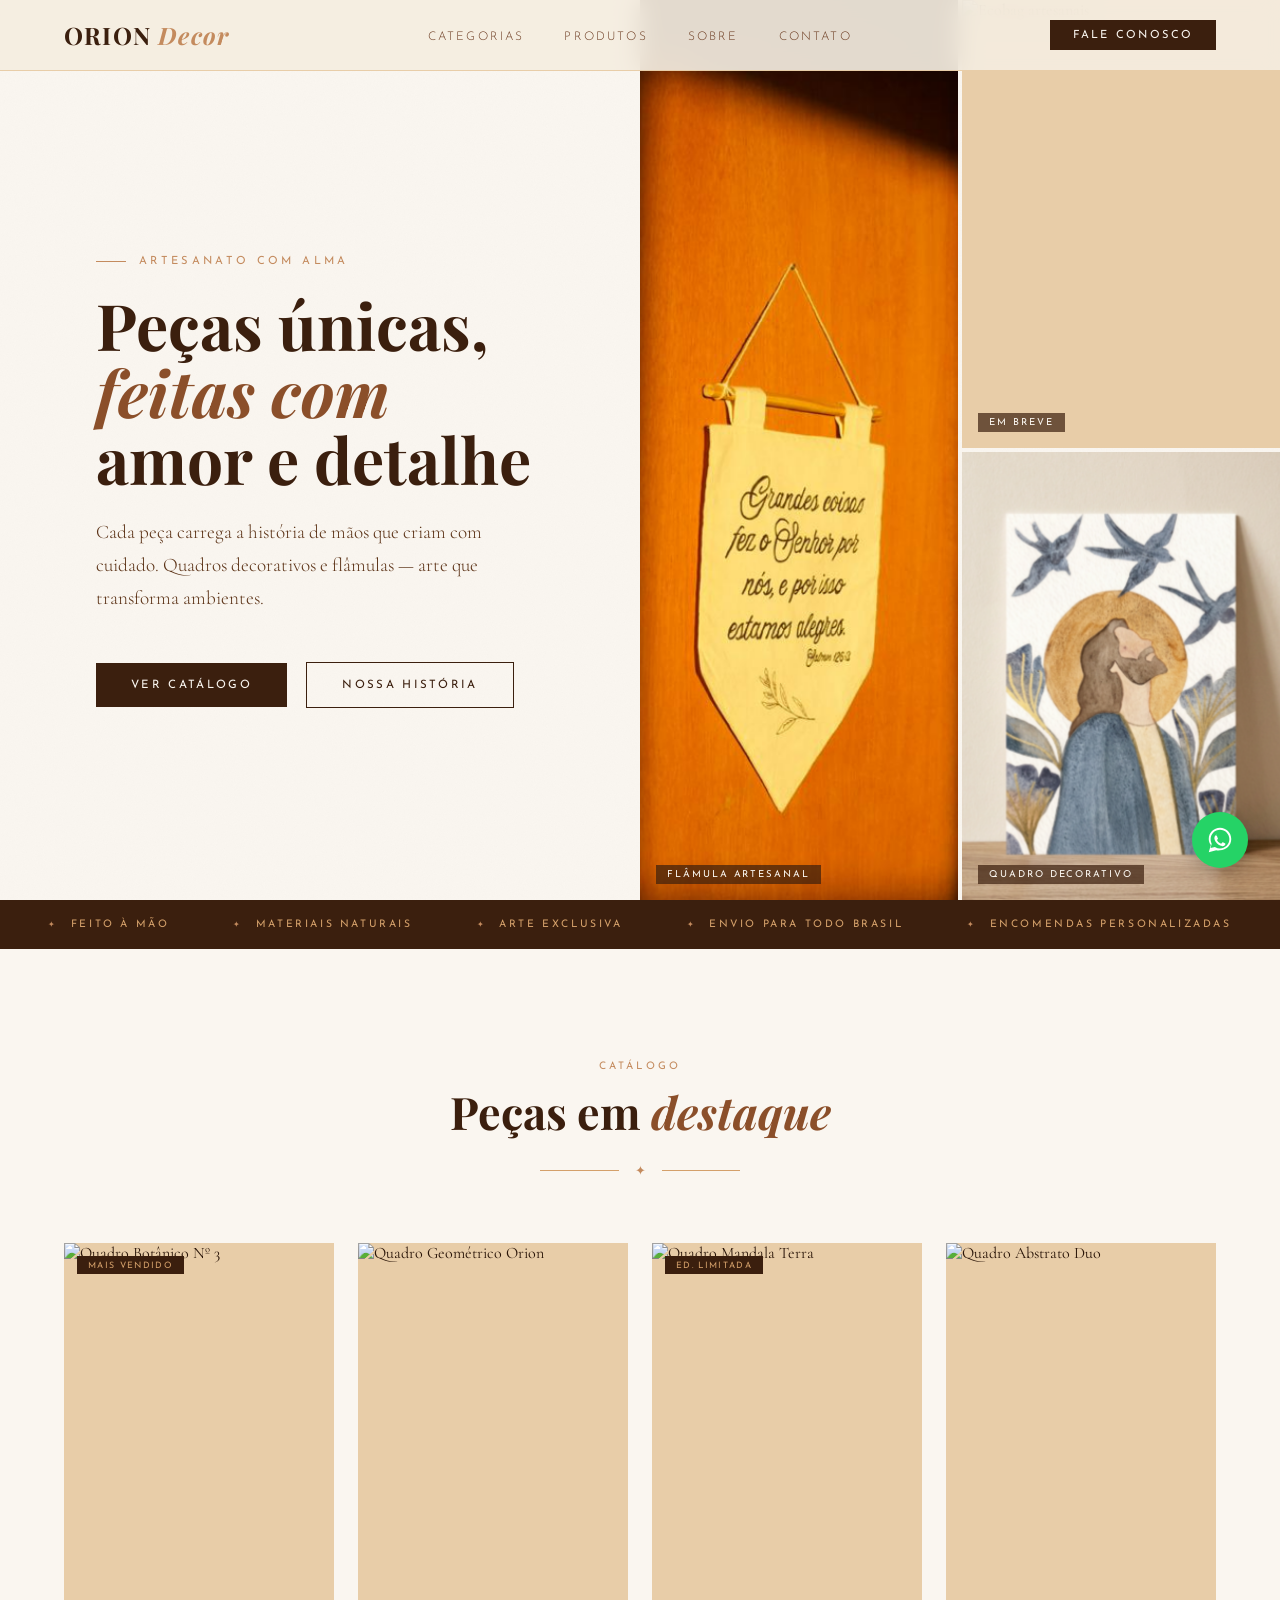
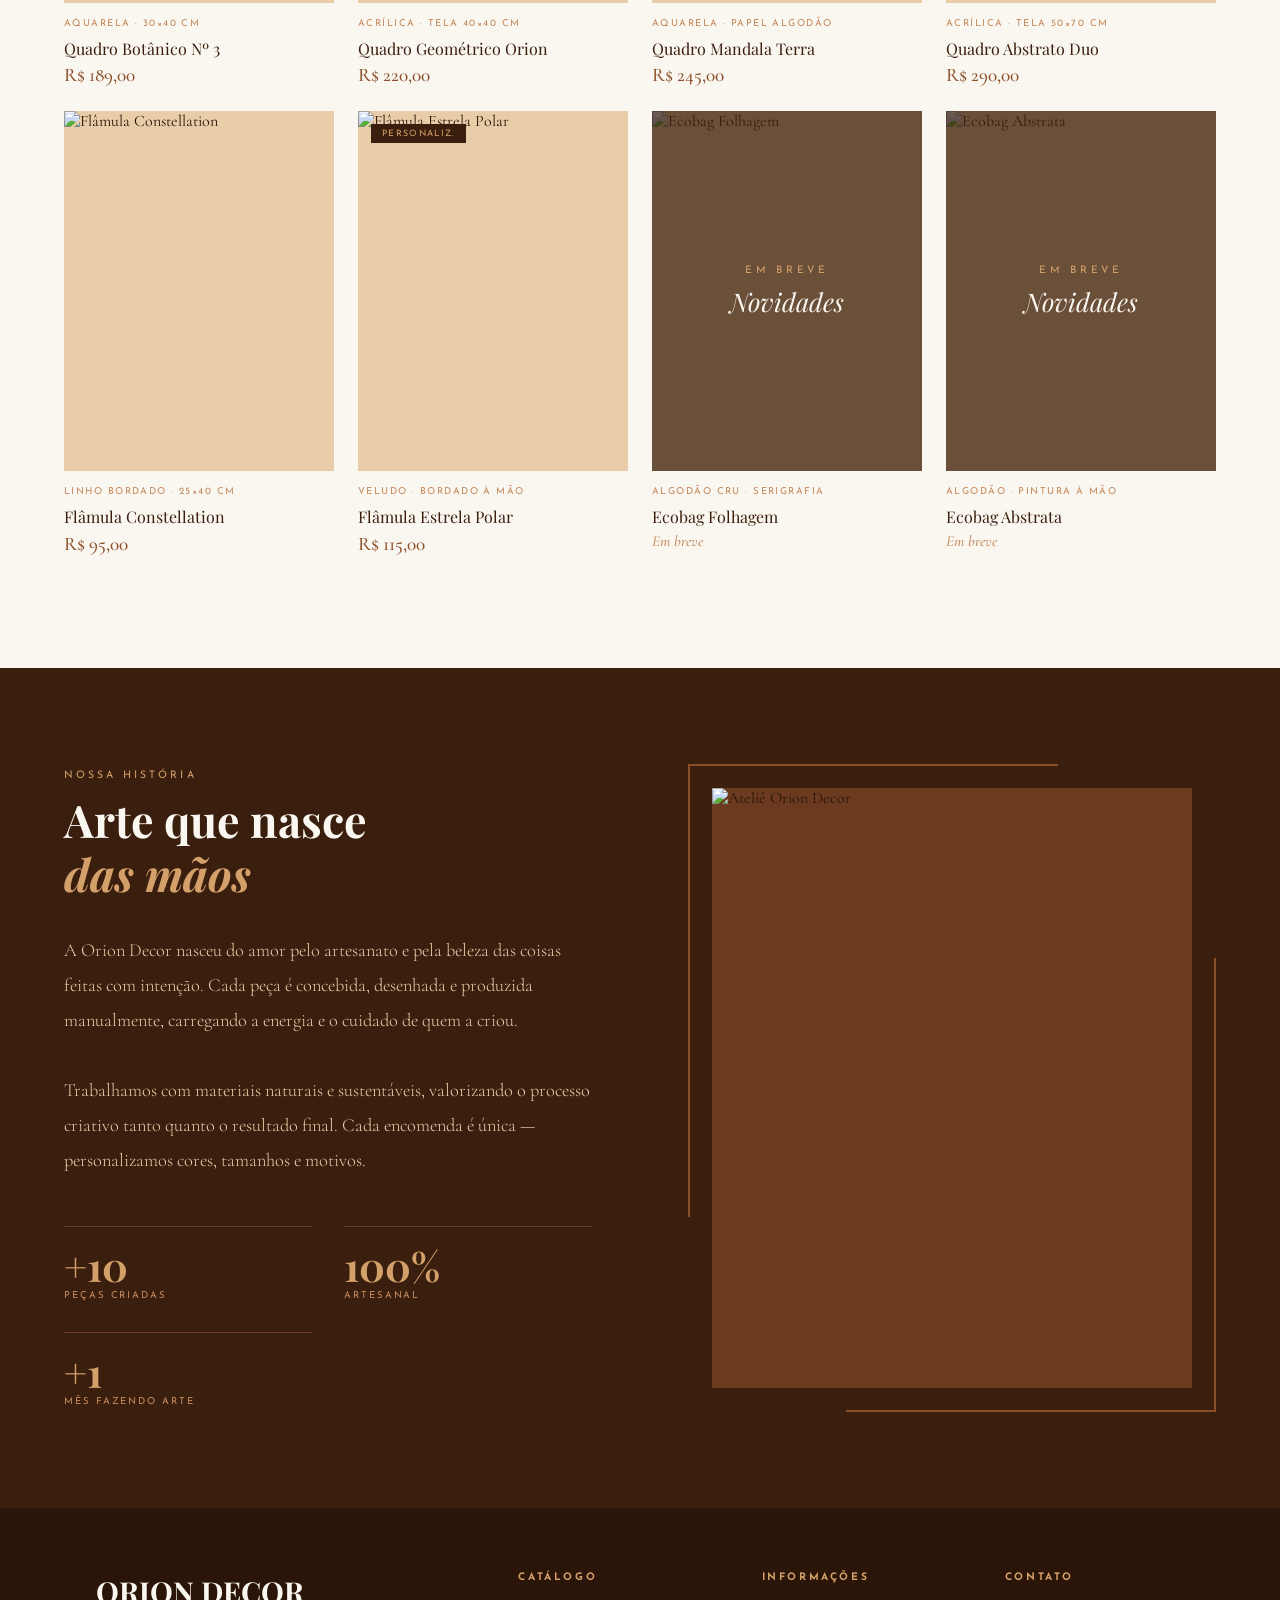
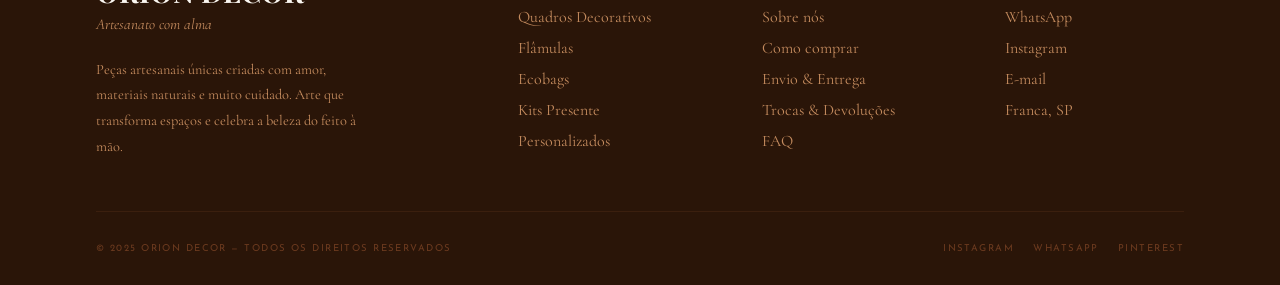
==== index.html @ 9be6f08e "first commit" ====
<!DOCTYPE html>
<html lang="pt-BR">
<head>
  <meta charset="UTF-8" />
  <meta name="viewport" content="width=device-width, initial-scale=1.0" />
  <title>Orion Decor — Artesanato com Alma</title>
  <link rel="icon" type="image/x-icon" href="favicon.ico" />
  <link rel="icon" type="image/png" sizes="512x512" href="favicon-512.png" />
  <link rel="apple-touch-icon" href="favicon-512.png" />
  <link href="https://fonts.googleapis.com/css2?family=Playfair+Display:ital,wght@0,400;0,700;1,400&family=Cormorant+Garamond:ital,wght@0,300;0,400;0,500;1,300&family=Josefin+Sans:wght@200;300;400&display=swap" rel="stylesheet" />
  <link rel="stylesheet" href="style.css" />
</head>
<body>

  <!-- ===== NAVIGATION ===== -->
  <nav>
    <a href="#" class="nav-logo">ORION <span>Decor</span></a>
    <ul class="nav-links">
      <li><a href="#categorias">Categorias</a></li>
      <li><a href="#produtos">Produtos</a></li>
      <li><a href="#sobre">Sobre</a></li>
      <li><a href="#contato">Contato</a></li>
    </ul>
    <a href="https://api.whatsapp.com/send/?phone=5516994557897&text=Oi%2C+gostaria+de+fazer+um+pedido" class="nav-cta">Fale Conosco</a>
  </nav>

  <!-- ===== HERO ===== -->
  <section class="hero">
    <div class="hero-left">
      <p class="hero-eyebrow">Artesanato com Alma</p>
      <h1 class="hero-title">Peças únicas,<br/><em>feitas com</em><br/>amor e detalhe</h1>
      <p class="hero-subtitle">Cada peça carrega a história de mãos que criam com cuidado. Quadros decorativos e flâmulas — arte que transforma ambientes.</p>
      <div class="hero-actions">
        <a href="#produtos" class="btn-primary">Ver Catálogo</a>
        <a href="#sobre" class="btn-ghost">Nossa História</a>
      </div>
    </div>

    <div class="hero-right">
      <div class="hero-image-grid">
        <div class="hero-img-block">
          <img src="images/hero-flamula.png" alt="Flâmula artesanal" />
          <span class="img-label">Flâmula Artesanal</span>
        </div>
        <div class="hero-img-block">
          <img src="images/hero-ecobag.png" alt="Ecobag artesanais" />
          <span class="img-label">EM BREVE</span>
        </div>
        <div class="hero-img-block">
          <img src="images/hero-quadro.png" alt="Quadro decorativo artesanal" />
          <span class="img-label">Quadro Decorativo</span>
        </div>
      </div>
    </div>
  </section>

  <!-- ===== STRIP ===== -->
  <div class="strip">
    <div class="strip-item">Feito à mão</div>
    <div class="strip-item">Materiais naturais</div>
    <div class="strip-item">Arte exclusiva</div>
    <div class="strip-item">Envio para todo Brasil</div>
    <div class="strip-item">Encomendas personalizadas</div>
  </div>


  <!-- ===== CATEGORIES ===== -->
  <!-- <section class="categories" id="categorias">
    <div class="section-header">
      <p class="section-eyebrow">Nossas Linhas</p>
      <h2 class="section-title">Cada peça, uma <em>história</em></h2>
      <div class="section-divider"><span>✦</span></div>
    </div>

    <div class="cat-grid">

      <div class="cat-card">
        <div class="cat-bg">
          <img src="images/cat-quadros.jpg" alt="Quadros Decorativos" />
        </div>
        <div class="cat-overlay"></div>
        <div class="cat-content">
          <p class="cat-tag">Linha Principal</p>
          <h3 class="cat-name">Quadros<br/>Decorativos</h3>
          <p class="cat-desc">Arte botânica, geométrica e abstrata em aquarela e acrílica sobre tela ou papel algodão. Cada quadro é único e assinado.</p>
          <a href="#produtos" class="cat-arrow">Ver coleção →</a>
        </div>
      </div>

      <div class="cat-card">
        <div class="cat-bg">
          <img src="images/cat-flamulas.jpg" alt="Flâmulas Artesanais" />
        </div>
        <div class="cat-overlay"></div>
        <div class="cat-content">
          <p class="cat-tag">Decoração</p>
          <h3 class="cat-name">Flâmulas<br/>Artesanais</h3>
          <p class="cat-desc">Tecidos nobres costurados à mão com franjas e bordados. Perfeitas para quartos, escritórios e presentes.</p>
          <a href="#produtos" class="cat-arrow">Ver coleção →</a>
        </div>
      </div> -->

      <!-- <div class="cat-card">
        <div class="cat-bg">
          <img src="images/cat-ecobags.jpg" alt="Ecobags" />
        </div>
        <div class="cat-overlay"></div>
        <div class="cat-content">
          <p class="cat-tag">Em Breve</p>
          <h3 class="cat-name">Ecobags<br/>Estampadas</h3>
          <p class="cat-desc">Bolsas em algodão cru estampadas à mão com serigrafia e pintura. Conscientes e cheias de estilo.</p>
          <span class="cat-arrow">Novidades chegando →</span>
        </div>
      </div> -->

    </div>
  </section>

  <!-- ===== PRODUCTS ===== -->
  <section class="products" id="produtos">
    <div class="products-inner">
      <div class="section-header">
        <p class="section-eyebrow">Catálogo</p>
        <h2 class="section-title">Peças em <em>destaque</em></h2>
        <div class="section-divider"><span>✦</span></div>
      </div>

      <!-- <div class="filter-bar">
        <button class="filter-btn active">Todos</button>
        <button class="filter-btn">Quadros</button>
        <button class="filter-btn">Flâmulas</button>
        <button class="filter-btn">Em Breve</button>
      </div> -->

      <div class="products-grid">

        <!-- Produto 1 — Quadro -->
        <div class="product-card">
          <div class="product-img">
            <img class="img-main"  src="images/quadro-botanico-a.jpg" alt="Quadro Botânico Nº 3" />
            <img class="img-hover" src="images/quadro-botanico-b.jpg" alt="Quadro Botânico Nº 3 — detalhe" />
            <span class="product-badge">Mais vendido</span>
            <div class="product-actions">
              <button class="btn-add">Comprar via WhatsApp</button>
              <!-- <button class="btn-wish">♡</button> -->
            </div>
          </div>
          <p class="product-material">Aquarela · 30×40 cm</p>
          <h3 class="product-name">Quadro Botânico Nº 3</h3>
          <p class="product-price">R$ 189,00</p>
        </div>

        <!-- Produto 2 — Quadro -->
        <div class="product-card" style="animation-delay:.07s">
          <div class="product-img">
            <img class="img-main"  src="images/quadro-geometrico-a.jpg" alt="Quadro Geométrico Orion" />
            <img class="img-hover" src="images/quadro-geometrico-b.jpg" alt="Quadro Geométrico Orion — detalhe" />
            <div class="product-actions">
              <button class="btn-add">Comprar via WhatsApp</button>
              <!-- <button class="btn-wish">♡</button> -->
            </div>
          </div>
          <p class="product-material">Acrílica · tela 40×40 cm</p>
          <h3 class="product-name">Quadro Geométrico Orion</h3>
          <p class="product-price">R$ 220,00</p>
        </div>

        <!-- Produto 3 — Quadro -->
        <div class="product-card" style="animation-delay:.14s">
          <div class="product-img">
            <img class="img-main"  src="images/quadro-mandala-a.jpg" alt="Quadro Mandala Terra" />
            <img class="img-hover" src="images/quadro-mandala-b.jpg" alt="Quadro Mandala Terra — detalhe" />
            <span class="product-badge">Ed. Limitada</span>
            <div class="product-actions">
              <button class="btn-add">Comprar via WhatsApp</button>
              <!-- <button class="btn-wish">♡</button> -->
            </div>
          </div>
          <p class="product-material">Aquarela · papel algodão</p>
          <h3 class="product-name">Quadro Mandala Terra</h3>
          <p class="product-price">R$ 245,00</p>
        </div>

        <!-- Produto 4 — Quadro -->
        <div class="product-card" style="animation-delay:.21s">
          <div class="product-img">
            <img class="img-main"  src="images/quadro-abstrato-a.jpg" alt="Quadro Abstrato Duo" />
            <img class="img-hover" src="images/quadro-abstrato-b.jpg" alt="Quadro Abstrato Duo — detalhe" />
            <div class="product-actions">
              <button class="btn-add">Comprar via WhatsApp</button>
              <!-- <button class="btn-wish">♡</button> -->
            </div>
          </div>
          <p class="product-material">Acrílica · tela 50×70 cm</p>
          <h3 class="product-name">Quadro Abstrato Duo</h3>
          <p class="product-price">R$ 290,00</p>
        </div>

        <!-- Produto 5 — Flâmula -->
        <div class="product-card" style="animation-delay:.28s">
          <div class="product-img">
            <img class="img-main"  src="images/flamula-constellation-a.jpg" alt="Flâmula Constellation" />
            <img class="img-hover" src="images/flamula-constellation-b.jpg" alt="Flâmula Constellation — detalhe" />
            <div class="product-actions">
              <button class="btn-add">Comprar via WhatsApp</button>
              <!-- <button class="btn-wish">♡</button> -->
            </div>
          </div>
          <p class="product-material">Linho bordado · 25×40 cm</p>
          <h3 class="product-name">Flâmula Constellation</h3>
          <p class="product-price">R$ 95,00</p>
        </div>

        <!-- Produto 6 — Flâmula -->
        <div class="product-card" style="animation-delay:.35s">
          <div class="product-img">
            <img class="img-main"  src="images/flamula-polar-a.jpg" alt="Flâmula Estrela Polar" />
            <img class="img-hover" src="images/flamula-polar-b.jpg" alt="Flâmula Estrela Polar — detalhe" />
            <span class="product-badge">Personaliz.</span>
            <div class="product-actions">
              <button class="btn-add">Comprar via WhatsApp</button>
              <!-- <button class="btn-wish">♡</button> -->
            </div>
          </div>
          <p class="product-material">Veludo · bordado à mão</p>
          <h3 class="product-name">Flâmula Estrela Polar</h3>
          <p class="product-price">R$ 115,00</p>
        </div>

        <!-- Produto 7 — Ecobag (Em breve) -->
        <div class="product-card is-coming-soon" style="animation-delay:.42s">
          <div class="product-img">
            <img class="img-main"  src="images/ecobag-folhagem-a.jpg" alt="Ecobag Folhagem" />
            <img class="img-hover" src="images/ecobag-folhagem-b.jpg" alt="Ecobag Folhagem — detalhe" />
            <div class="coming-soon-overlay">
              <span>Em breve</span>
              <span>Novidades</span>
            </div>
          </div>
          <p class="product-material">Algodão cru · serigrafia</p>
          <h3 class="product-name">Ecobag Folhagem</h3>
          <p class="product-price price-hidden">Em breve</p>
        </div>

        <!-- Produto 8 — Ecobag (Em breve) -->
        <div class="product-card is-coming-soon" style="animation-delay:.49s">
          <div class="product-img">
            <img class="img-main"  src="images/ecobag-abstrata-a.jpg" alt="Ecobag Abstrata" />
            <img class="img-hover" src="images/ecobag-abstrata-b.jpg" alt="Ecobag Abstrata — detalhe" />
            <div class="coming-soon-overlay">
              <span>Em breve</span>
              <span>Novidades</span>
            </div>
          </div>
          <p class="product-material">Algodão · pintura à mão</p>
          <h3 class="product-name">Ecobag Abstrata</h3>
          <p class="product-price price-hidden">Em breve</p>
        </div>

      </div>
    </div>
  </section>

  <!-- ===== ABOUT ===== -->
  <section class="about-strip" id="sobre">
    <div class="about-text">
      <p class="section-eyebrow">Nossa História</p>
      <h2 class="section-title">Arte que nasce<br/><em>das mãos</em></h2>
      <p class="about-body">
        A Orion Decor nasceu do amor pelo artesanato e pela beleza das coisas feitas com intenção.
        Cada peça é concebida, desenhada e produzida manualmente, carregando a energia e o cuidado de quem a criou.<br/><br/>
        Trabalhamos com materiais naturais e sustentáveis, valorizando o processo criativo tanto quanto o resultado final.
        Cada encomenda é única — personalizamos cores, tamanhos e motivos.
      </p>
      <div class="about-stats">
        <div class="stat-box">
          <div class="stat-number">+10</div>
          <div class="stat-label">Peças criadas</div>
        </div>
        <div class="stat-box">
          <div class="stat-number">100%</div>
          <div class="stat-label">Artesanal</div>
        </div>
        <div class="stat-box">
          <div class="stat-number">+1</div>
          <div class="stat-label">Mês fazendo arte</div>
        </div>
      </div>
    </div>

    <div class="about-visual">
      <div class="about-frame">
        <div class="about-img-inner">
          <img src="images/sobre-atelie.jpg" alt="Ateliê Orion Decor" />
        </div>
      </div>
    </div>
  </section>

  <!-- ===== TESTIMONIALS ===== -->

  <!-- <section class="testimonials">
    <div class="testimonials-inner">
      <div class="section-header">
        <p class="section-eyebrow">Depoimentos</p>
        <h2 class="section-title">O que dizem <em>nossos clientes</em></h2>
        <div class="section-divider"><span>✦</span></div>
      </div>

      <div class="testimonials-grid">
        <div class="testimonial-card">
          <div class="testimonial-quote">"</div>
          <p class="testimonial-text">Comprei um quadro botânico para o quarto e me apaixonei. A qualidade é incrível, a embalagem veio caprichada e chegou antes do prazo. Super indico!</p>
          <div class="testimonial-author">
            <div class="author-avatar">M</div>
            <div>
              <div class="stars">★★★★★</div>
              <div class="author-name">Mariana Costa</div>
              <div class="author-city">São Paulo, SP</div>
            </div>
          </div>
        </div>

        <div class="testimonial-card">
          <div class="testimonial-quote">"</div>
          <p class="testimonial-text">Encomendei flâmulas personalizadas para o meu escritório. Ficaram simplesmente perfeitas. A artista foi super atenciosa com os detalhes que pedi.</p>
          <div class="testimonial-author">
            <div class="author-avatar">R</div>
            <div>
              <div class="stars">★★★★★</div>
              <div class="author-name">Rafael Mendes</div>
              <div class="author-city">Belo Horizonte, MG</div>
            </div>
          </div>
        </div>

        <div class="testimonial-card">
          <div class="testimonial-quote">"</div>
          <p class="testimonial-text">O kit de presente é lindo demais! Presenteei minha mãe no aniversário dela e ela adorou. Embalagem impecável, produto único. Com certeza vou comprar mais!</p>
          <div class="testimonial-author">
            <div class="author-avatar">C</div>
            <div>
              <div class="stars">★★★★★</div>
              <div class="author-name">Camila Rocha</div>
              <div class="author-city">Franca, SP</div>
            </div>
          </div>
        </div>
      </div>
    </div>
  </section> -->

  <!-- ===== NEWSLETTER ===== -->
  <!--  <div class="newsletter" id="contato">
    <h2 class="newsletter-title">Receba novidades em primeira mão</h2>
    <p class="newsletter-sub">Lançamentos, promoções e bastidores do ateliê direto no seu e-mail.</p>
    <div class="newsletter-form">
      <input type="email" placeholder="Seu melhor e-mail" />
      <button>Inscrever</button>
    </div>
  </div> -->

  <!-- ===== FOOTER ===== -->
  <footer>
    <div class="footer-top">
      <div>
        <div class="footer-brand-name">ORION DECOR</div>
        <div class="footer-brand-tagline">Artesanato com alma</div>
        <p class="footer-about">Peças artesanais únicas criadas com amor, materiais naturais e muito cuidado. Arte que transforma espaços e celebra a beleza do feito à mão.</p>
      </div>
      <div class="footer-col">
        <h4>Catálogo</h4>
        <ul>
          <li><a href="#">Quadros Decorativos</a></li>
          <li><a href="#">Flâmulas</a></li>
          <li><a href="#">Ecobags</a></li>
          <li><a href="#">Kits Presente</a></li>
          <li><a href="#">Personalizados</a></li>
        </ul>
      </div>
      <div class="footer-col">
        <h4>Informações</h4>
        <ul>
          <li><a href="#">Sobre nós</a></li>
          <li><a href="#">Como comprar</a></li>
          <li><a href="#">Envio & Entrega</a></li>
          <li><a href="#">Trocas & Devoluções</a></li>
          <li><a href="#">FAQ</a></li>
        </ul>
      </div>
      <div class="footer-col">
        <h4>Contato</h4>
        <ul>
          <li><a href="https://api.whatsapp.com/send/?phone=5516994557897&text=Oi%2C+gostaria+de+fazer+um+pedido">WhatsApp</a></li>
          <li><a href="#">Instagram</a></li>
          <li><a href="#">E-mail</a></li>
          <li><a href="#">Franca, SP</a></li>
        </ul>
      </div>
    </div>
    <div class="footer-bottom">
      <span class="footer-copy">© 2025 Orion Decor — Todos os direitos reservados</span>
      <div class="footer-social">
        <a href="#">Instagram</a>
        <a href="#">WhatsApp</a>
        <a href="#">Pinterest</a>
      </div>
    </div>
  </footer>

  <!-- ===== WHATSAPP FLOAT ===== -->
  <a href="https://api.whatsapp.com/send/?phone=5516994557897&text=Oi%2C+gostaria+de+fazer+um+pedido" class="whatsapp-float" title="Fale conosco no WhatsApp">
    <svg viewBox="0 0 32 32" fill="white" xmlns="http://www.w3.org/2000/svg">
      <path d="M16 3C9.373 3 4 8.373 4 15c0 2.385.832 4.584 2.225 6.34L4 29l7.945-2.082A11.934 11.934 0 0016 27c6.627 0 12-5.373 12-12S22.627 3 16 3zm0 2c5.523 0 10 4.477 10 10s-4.477 10-10 10a9.934 9.934 0 01-5.02-1.36l-.36-.22-4.72 1.24 1.3-4.6-.24-.38A9.934 9.934 0 016 15c0-5.523 4.477-10 10-10zm-3.5 5.5c-.28 0-.72.105-1.1.525C11 11.445 10 12.495 10 14.1c0 1.605 1.025 3.155 1.175 3.375.15.22 2.02 3.18 4.95 4.335 2.44.96 2.93.77 3.46.72.53-.05 1.71-.7 1.95-1.375.24-.675.24-1.255.17-1.375-.07-.12-.27-.195-.57-.345-.3-.15-1.71-.845-1.975-.94-.265-.1-.455-.15-.65.15-.195.3-.75.94-.92 1.135-.17.195-.34.22-.64.075-.3-.15-1.265-.47-2.41-1.5-.89-.8-1.49-1.79-1.665-2.09-.175-.3-.02-.46.13-.61.135-.13.3-.345.45-.52.15-.175.2-.3.3-.5.1-.2.05-.375-.025-.525-.075-.15-.65-1.575-.895-2.155-.235-.565-.475-.49-.65-.5l-.555-.01z"/>
    </svg>
  </a>

  <!-- ===== SCRIPTS ===== -->
  <script>
    // Filter buttons
    document.querySelectorAll('.filter-btn').forEach(btn => {
      btn.addEventListener('click', function () {
        document.querySelectorAll('.filter-btn').forEach(b => b.classList.remove('active'));
        this.classList.add('active');
      });
    });

    // Nav shadow on scroll
    const nav = document.querySelector('nav');
    window.addEventListener('scroll', () => {
      nav.style.boxShadow = window.scrollY > 50
        ? '0 4px 30px rgba(59,31,14,0.12)'
        : 'none';
    });
  </script>

</body>
</html>
---- style.css ----
/* ===== RESET & VARIABLES ===== */
*, *::before, *::after { box-sizing: border-box; margin: 0; padding: 0; }

:root {
  --brown-dark:   #3b1f0e;
  --brown-mid:    #6b3a1f;
  --brown-warm:   #8b4f2a;
  --brown-light:  #c48b5e;
  --caramel:      #d4a06a;
  --sand:         #e8cda8;
  --cream:        #f5ede0;
  --off-white:    #faf6f0;
  --text-dark:    #2a1508;
  --text-mid:     #5c3317;
  --accent-gold:  #b8860b;
}

html { scroll-behavior: smooth; }

body {
  font-family: 'Cormorant Garamond', serif;
  background-color: var(--off-white);
  color: var(--text-dark);
  overflow-x: hidden;
}

/* ===== TEXTURE OVERLAY ===== */
body::before {
  content: '';
  position: fixed;
  inset: 0;
  background-image: url("data:image/svg+xml,%3Csvg xmlns='http://www.w3.org/2000/svg' width='300' height='300'%3E%3Cfilter id='n'%3E%3CfeTurbulence type='fractalNoise' baseFrequency='0.9' numOctaves='4' stitchTiles='stitch'/%3E%3CfeColorMatrix type='saturate' values='0'/%3E%3C/filter%3E%3Crect width='300' height='300' filter='url(%23n)' opacity='0.03'/%3E%3C/svg%3E");
  pointer-events: none;
  z-index: 0;
}

/* ===== NAVIGATION ===== */
nav {
  position: fixed;
  top: 0; left: 0; right: 0;
  z-index: 100;
  display: flex;
  align-items: center;
  justify-content: space-between;
  padding: 1.2rem 4rem;
  background: rgba(245, 237, 224, 0.92);
  backdrop-filter: blur(12px);
  border-bottom: 1px solid var(--sand);
  transition: all 0.3s ease;
}

.nav-logo {
  font-family: 'Playfair Display', serif;
  font-size: 1.5rem;
  font-weight: 700;
  color: var(--brown-dark);
  letter-spacing: 0.05em;
  text-decoration: none;
}

.nav-logo span {
  color: var(--brown-light);
  font-style: italic;
}

.nav-links {
  display: flex;
  gap: 2.5rem;
  list-style: none;
}

.nav-links a {
  font-family: 'Josefin Sans', sans-serif;
  font-size: 0.75rem;
  font-weight: 300;
  letter-spacing: 0.18em;
  text-transform: uppercase;
  color: var(--brown-mid);
  text-decoration: none;
  position: relative;
  transition: color 0.3s;
}

.nav-links a::after {
  content: '';
  position: absolute;
  bottom: -3px; left: 0;
  width: 0; height: 1px;
  background: var(--brown-light);
  transition: width 0.3s ease;
}

.nav-links a:hover { color: var(--brown-dark); }
.nav-links a:hover::after { width: 100%; }

.nav-cta {
  font-family: 'Josefin Sans', sans-serif;
  font-size: 0.7rem;
  letter-spacing: 0.2em;
  text-transform: uppercase;
  color: var(--off-white);
  background: var(--brown-dark);
  padding: 0.6rem 1.4rem;
  border: none;
  cursor: pointer;
  text-decoration: none;
  transition: background 0.3s;
}

.nav-cta:hover { background: var(--brown-warm); }

/* ===== HERO ===== */
.hero {
  min-height: 100vh;
  display: grid;
  grid-template-columns: 1fr 1fr;
  position: relative;
  overflow: hidden;
}

.hero-left {
  display: flex;
  flex-direction: column;
  justify-content: center;
  padding: 8rem 4rem 4rem 6rem;
  position: relative;
  z-index: 1;
}

.hero-eyebrow {
  font-family: 'Josefin Sans', sans-serif;
  font-size: 0.7rem;
  letter-spacing: 0.3em;
  text-transform: uppercase;
  color: var(--brown-light);
  margin-bottom: 1.5rem;
  display: flex;
  align-items: center;
  gap: 0.8rem;
}

.hero-eyebrow::before {
  content: '';
  display: inline-block;
  width: 30px; height: 1px;
  background: var(--brown-light);
}

.hero-title {
  font-family: 'Playfair Display', serif;
  font-size: clamp(3rem, 5vw, 5.5rem);
  font-weight: 700;
  line-height: 1.05;
  color: var(--brown-dark);
  margin-bottom: 1.5rem;
}

.hero-title em {
  font-style: italic;
  color: var(--brown-warm);
}

.hero-subtitle {
  font-size: 1.2rem;
  font-weight: 300;
  line-height: 1.7;
  color: var(--text-mid);
  max-width: 420px;
  margin-bottom: 3rem;
}

.hero-actions {
  display: flex;
  gap: 1.2rem;
  align-items: center;
}

.btn-primary {
  font-family: 'Josefin Sans', sans-serif;
  font-size: 0.72rem;
  letter-spacing: 0.2em;
  text-transform: uppercase;
  color: var(--off-white);
  background: var(--brown-dark);
  padding: 1rem 2.2rem;
  border: none;
  cursor: pointer;
  text-decoration: none;
  display: inline-block;
  transition: all 0.3s;
}

.btn-primary:hover {
  background: var(--brown-warm);
  transform: translateY(-2px);
}

.btn-ghost {
  font-family: 'Josefin Sans', sans-serif;
  font-size: 0.72rem;
  letter-spacing: 0.2em;
  text-transform: uppercase;
  color: var(--brown-dark);
  background: transparent;
  padding: 1rem 2.2rem;
  border: 1px solid var(--brown-dark);
  cursor: pointer;
  text-decoration: none;
  display: inline-block;
  transition: all 0.3s;
}

.btn-ghost:hover {
  background: var(--brown-dark);
  color: var(--off-white);
}

.hero-right {
  position: relative;
  overflow: hidden;
}

.hero-image-grid {
  height: 100%;
  display: grid;
  grid-template-rows: 1fr 1fr;
  grid-template-columns: 1fr 1fr;
  gap: 4px;
}

.hero-img-block {
  overflow: hidden;
  position: relative;
  background: var(--sand);
}

.hero-img-block:nth-child(1) { grid-row: 1 / 3; }

.hero-img-block img {
  width: 100%;
  height: 100%;
  object-fit: cover;
  display: block;
  transition: transform 0.6s ease;
}

.hero-img-block:hover img { transform: scale(1.04); }

.hero-img-block .img-label {
  position: absolute;
  bottom: 1rem; left: 1rem;
  font-family: 'Josefin Sans', sans-serif;
  font-size: 0.6rem;
  letter-spacing: 0.2em;
  text-transform: uppercase;
  color: var(--off-white);
  background: rgba(59, 31, 14, 0.7);
  padding: 0.3rem 0.7rem;
}

/* ===== STRIP ===== */
.strip {
  background: var(--brown-dark);
  padding: 1.2rem 4rem;
  display: flex;
  justify-content: center;
  gap: 4rem;
  overflow: hidden;
}

.strip-item {
  font-family: 'Josefin Sans', sans-serif;
  font-size: 0.65rem;
  letter-spacing: 0.25em;
  text-transform: uppercase;
  color: var(--caramel);
  display: flex;
  align-items: center;
  gap: 0.8rem;
  white-space: nowrap;
}

.strip-item::before {
  content: '✦';
  font-size: 0.5rem;
  color: var(--brown-light);
}

/* ===== SECTION COMMONS ===== */
section { position: relative; z-index: 1; }

.section-header {
  text-align: center;
  margin-bottom: 4rem;
}

.section-eyebrow {
  font-family: 'Josefin Sans', sans-serif;
  font-size: 0.65rem;
  letter-spacing: 0.3em;
  text-transform: uppercase;
  color: var(--brown-light);
  margin-bottom: 0.8rem;
}

.section-title {
  font-family: 'Playfair Display', serif;
  font-size: clamp(2rem, 3.5vw, 3rem);
  font-weight: 700;
  color: var(--brown-dark);
  line-height: 1.2;
}

.section-title em {
  font-style: italic;
  color: var(--brown-warm);
}

.section-divider {
  display: flex;
  align-items: center;
  justify-content: center;
  gap: 1rem;
  margin: 1.5rem auto 0;
  max-width: 200px;
}

.section-divider::before,
.section-divider::after {
  content: '';
  flex: 1; height: 1px;
  background: var(--caramel);
}

.section-divider span { color: var(--brown-light); font-size: 0.8rem; }

/* ===== CATEGORIES ===== */
.categories {
  padding: 6rem 4rem;
  background: var(--cream);
}

.cat-grid {
  display: grid;
  grid-template-columns: repeat(3, 1fr);
  gap: 2px;
  max-width: 1200px;
  margin: 0 auto;
}

.cat-card {
  position: relative;
  overflow: hidden;
  cursor: pointer;
  aspect-ratio: 3/4;
  background: var(--sand);
}

.cat-card:first-child {
  grid-row: span 2;
  aspect-ratio: auto;
}

.cat-bg {
  position: absolute;
  inset: 0;
  transition: transform 0.6s ease;
}

.cat-bg img {
  width: 100%;
  height: 100%;
  object-fit: cover;
  display: block;
}

.cat-card:hover .cat-bg { transform: scale(1.05); }

.cat-overlay {
  position: absolute;
  inset: 0;
  background: linear-gradient(to top, rgba(59,31,14,0.85) 0%, transparent 50%);
  transition: background 0.4s;
}

.cat-card:hover .cat-overlay {
  background: linear-gradient(to top, rgba(59,31,14,0.9) 0%, rgba(59,31,14,0.2) 60%);
}

.cat-content {
  position: absolute;
  bottom: 0; left: 0; right: 0;
  padding: 2rem;
  color: var(--off-white);
}

.cat-tag {
  font-family: 'Josefin Sans', sans-serif;
  font-size: 0.6rem;
  letter-spacing: 0.25em;
  text-transform: uppercase;
  color: var(--caramel);
  margin-bottom: 0.5rem;
}

.cat-name {
  font-family: 'Playfair Display', serif;
  font-size: 1.8rem;
  font-weight: 700;
  line-height: 1.1;
  margin-bottom: 0.8rem;
}

.cat-desc {
  font-size: 0.95rem;
  line-height: 1.6;
  color: var(--sand);
  max-width: 300px;
  opacity: 0;
  transform: translateY(8px);
  transition: all 0.4s ease;
}

.cat-card:hover .cat-desc {
  opacity: 1;
  transform: translateY(0);
}

.cat-arrow {
  display: inline-flex;
  align-items: center;
  gap: 0.5rem;
  font-family: 'Josefin Sans', sans-serif;
  font-size: 0.65rem;
  letter-spacing: 0.2em;
  text-transform: uppercase;
  color: var(--caramel);
  margin-top: 1rem;
  opacity: 0;
  transition: opacity 0.4s 0.05s ease;
  text-decoration: none;
}

.cat-card:hover .cat-arrow { opacity: 1; }

/* ===== PRODUCTS ===== */
.products {
  padding: 7rem 4rem;
  background: var(--off-white);
}

.products-inner {
  max-width: 1300px;
  margin: 0 auto;
}

.filter-bar {
  display: flex;
  justify-content: center;
  gap: 0.5rem;
  margin-bottom: 3.5rem;
  flex-wrap: wrap;
}

.filter-btn {
  font-family: 'Josefin Sans', sans-serif;
  font-size: 0.65rem;
  letter-spacing: 0.2em;
  text-transform: uppercase;
  padding: 0.55rem 1.4rem;
  border: 1px solid var(--sand);
  background: transparent;
  color: var(--brown-mid);
  cursor: pointer;
  transition: all 0.25s;
}

.filter-btn:hover,
.filter-btn.active {
  background: var(--brown-dark);
  border-color: var(--brown-dark);
  color: var(--off-white);
}

.products-grid {
  display: grid;
  grid-template-columns: repeat(4, 1fr);
  gap: 1.5rem;
}

/* ===== PRODUCT CARD ===== */
.product-card {
  position: relative;
  cursor: pointer;
  animation: fadeUp 0.5s ease both;
}

@keyframes fadeUp {
  from { opacity: 0; transform: translateY(20px); }
  to   { opacity: 1; transform: translateY(0); }
}

/* Image switcher (two imgs, crossfade on hover) */
.product-img {
  position: relative;
  overflow: hidden;
  aspect-ratio: 3/4;
  background: var(--sand);
  margin-bottom: 1rem;
}

.product-img img {
  position: absolute;
  inset: 0;
  width: 100%;
  height: 100%;
  object-fit: cover;
  display: block;
  transition: opacity 0.45s ease, transform 0.5s ease;
}

.product-img .img-main    { opacity: 1;  z-index: 1; }
.product-img .img-hover   { opacity: 0;  z-index: 2; }

.product-card:hover .img-main  { opacity: 0; transform: scale(1.03); }
.product-card:hover .img-hover { opacity: 1; transform: scale(1.03); }

/* Badge */
.product-badge {
  position: absolute;
  top: 0.8rem; left: 0.8rem;
  font-family: 'Josefin Sans', sans-serif;
  font-size: 0.55rem;
  letter-spacing: 0.15em;
  text-transform: uppercase;
  padding: 0.3rem 0.7rem;
  background: var(--brown-dark);
  color: var(--caramel);
  z-index: 10;
}

/* "Em breve" overlay for ecobags */
.coming-soon-overlay {
  position: absolute;
  inset: 0;
  background: rgba(59, 31, 14, 0.72);
  display: flex;
  flex-direction: column;
  align-items: center;
  justify-content: center;
  gap: 0.5rem;
  z-index: 20;
  pointer-events: none;
}

.coming-soon-overlay span:first-child {
  font-family: 'Josefin Sans', sans-serif;
  font-size: 0.65rem;
  letter-spacing: 0.35em;
  text-transform: uppercase;
  color: var(--caramel);
}

.coming-soon-overlay span:last-child {
  font-family: 'Playfair Display', serif;
  font-size: 1.6rem;
  font-style: italic;
  color: var(--off-white);
}

/* Actions */
.product-actions {
  position: absolute;
  bottom: 0; left: 0; right: 0;
  display: flex;
  gap: 2px;
  transform: translateY(100%);
  transition: transform 0.35s ease;
  z-index: 15;
}

.product-card:not(.is-coming-soon):hover .product-actions {
  transform: translateY(0);
}

.product-actions button {
  flex: 1;
  padding: 0.75rem;
  font-family: 'Josefin Sans', sans-serif;
  font-size: 0.6rem;
  letter-spacing: 0.15em;
  text-transform: uppercase;
  border: none;
  cursor: pointer;
  transition: background 0.2s;
}

.btn-add  { background: var(--brown-dark); color: var(--caramel); flex: 2; }
.btn-wish { background: var(--sand); color: var(--brown-dark); }
.btn-add:hover { background: var(--brown-warm); }

/* Product info */
.product-name {
  font-family: 'Playfair Display', serif;
  font-size: 1rem;
  font-weight: 400;
  color: var(--brown-dark);
  margin-bottom: 0.3rem;
}

.product-material {
  font-family: 'Josefin Sans', sans-serif;
  font-size: 0.6rem;
  letter-spacing: 0.15em;
  text-transform: uppercase;
  color: var(--brown-light);
  margin-bottom: 0.6rem;
}

.product-price {
  font-family: 'Cormorant Garamond', serif;
  font-size: 1.2rem;
  font-weight: 500;
  color: var(--brown-warm);
}

.product-price.price-hidden {
  color: var(--brown-light);
  font-style: italic;
  font-size: 0.95rem;
}

/* ===== ABOUT ===== */
.about-strip {
  padding: 6rem 4rem;
  background: var(--brown-dark);
  display: grid;
  grid-template-columns: 1fr 1fr;
  gap: 6rem;
  align-items: center;
}

.about-text .section-eyebrow { color: var(--caramel); }
.about-text .section-title   { color: var(--off-white); }
.about-text .section-title em { color: var(--caramel); }

.about-body {
  font-size: 1.15rem;
  font-weight: 300;
  line-height: 1.9;
  color: var(--sand);
  margin-top: 2rem;
}

.about-stats {
  display: grid;
  grid-template-columns: 1fr 1fr;
  gap: 2rem;
  margin-top: 3rem;
}

.stat-box {
  border-top: 1px solid var(--brown-mid);
  padding-top: 1.2rem;
}

.stat-number {
  font-family: 'Playfair Display', serif;
  font-size: 2.5rem;
  font-weight: 700;
  color: var(--caramel);
  line-height: 1;
  margin-bottom: 0.3rem;
}

.stat-label {
  font-family: 'Josefin Sans', sans-serif;
  font-size: 0.6rem;
  letter-spacing: 0.2em;
  text-transform: uppercase;
  color: var(--brown-light);
}

.about-visual { position: relative; }

.about-frame {
  position: relative;
  padding: 1.5rem;
}

.about-frame::before {
  content: '';
  position: absolute;
  top: 0; left: 0;
  width: 70%; height: 70%;
  border-top: 2px solid var(--brown-warm);
  border-left: 2px solid var(--brown-warm);
}

.about-frame::after {
  content: '';
  position: absolute;
  bottom: 0; right: 0;
  width: 70%; height: 70%;
  border-bottom: 2px solid var(--brown-warm);
  border-right: 2px solid var(--brown-warm);
}

.about-img-inner {
  background: var(--brown-mid);
  aspect-ratio: 4/5;
  overflow: hidden;
}

.about-img-inner img {
  width: 100%;
  height: 100%;
  object-fit: cover;
  display: block;
}

/* ===== TESTIMONIALS ===== */
.testimonials {
  padding: 7rem 4rem;
  background: var(--cream);
}

.testimonials-inner { max-width: 1200px; margin: 0 auto; }

.testimonials-grid {
  display: grid;
  grid-template-columns: repeat(3, 1fr);
  gap: 2rem;
}

.testimonial-card {
  background: var(--off-white);
  padding: 2.5rem;
  border-bottom: 3px solid var(--caramel);
  position: relative;
}

.testimonial-quote {
  font-family: 'Playfair Display', serif;
  font-size: 4rem;
  line-height: 1;
  color: var(--sand);
  position: absolute;
  top: 1rem; left: 2rem;
}

.testimonial-text {
  font-size: 1.1rem;
  font-weight: 300;
  font-style: italic;
  line-height: 1.8;
  color: var(--text-mid);
  margin-bottom: 1.5rem;
  padding-top: 1.5rem;
}

.testimonial-author {
  display: flex;
  align-items: center;
  gap: 1rem;
}

.author-avatar {
  width: 44px; height: 44px;
  border-radius: 50%;
  background: var(--sand);
  display: flex;
  align-items: center;
  justify-content: center;
  font-family: 'Playfair Display', serif;
  font-size: 1.1rem;
  color: var(--brown-warm);
  font-weight: 700;
  flex-shrink: 0;
}

.author-name {
  font-family: 'Josefin Sans', sans-serif;
  font-size: 0.7rem;
  letter-spacing: 0.15em;
  text-transform: uppercase;
  color: var(--brown-dark);
}

.author-city { font-size: 0.85rem; color: var(--brown-light); }

.stars { color: var(--accent-gold); font-size: 0.75rem; margin-bottom: 0.3rem; }

/* ===== NEWSLETTER ===== */
.newsletter {
  padding: 5rem 4rem;
  background: var(--brown-warm);
  text-align: center;
}

.newsletter-title {
  font-family: 'Playfair Display', serif;
  font-size: 2.2rem;
  color: var(--off-white);
  margin-bottom: 0.8rem;
}

.newsletter-sub {
  font-family: 'Cormorant Garamond', serif;
  font-size: 1.1rem;
  color: var(--sand);
  margin-bottom: 2.5rem;
}

.newsletter-form {
  display: flex;
  justify-content: center;
  max-width: 480px;
  margin: 0 auto;
}

.newsletter-form input {
  flex: 1;
  padding: 1rem 1.5rem;
  font-family: 'Josefin Sans', sans-serif;
  font-size: 0.75rem;
  letter-spacing: 0.1em;
  border: none;
  background: rgba(250, 246, 240, 0.15);
  color: var(--off-white);
  outline: none;
}

.newsletter-form input::placeholder { color: var(--sand); opacity: 0.7; }

.newsletter-form button {
  padding: 1rem 2rem;
  font-family: 'Josefin Sans', sans-serif;
  font-size: 0.65rem;
  letter-spacing: 0.2em;
  text-transform: uppercase;
  background: var(--brown-dark);
  color: var(--caramel);
  border: none;
  cursor: pointer;
  transition: background 0.3s;
}

.newsletter-form button:hover { background: var(--text-dark); }

/* ===== FOOTER ===== */
footer {
  background: var(--text-dark);
  color: var(--sand);
  padding: 4rem 6rem 2rem;
}

.footer-top {
  display: grid;
  grid-template-columns: 2fr 1fr 1fr 1fr;
  gap: 4rem;
  padding-bottom: 3rem;
  border-bottom: 1px solid var(--brown-dark);
}

.footer-brand-name {
  font-family: 'Playfair Display', serif;
  font-size: 1.8rem;
  font-weight: 700;
  color: var(--off-white);
  margin-bottom: 0.3rem;
}

.footer-brand-tagline {
  font-family: 'Cormorant Garamond', serif;
  font-style: italic;
  font-size: 0.95rem;
  color: var(--brown-light);
  margin-bottom: 1.5rem;
}

.footer-about {
  font-size: 0.9rem;
  line-height: 1.8;
  color: var(--brown-light);
  max-width: 280px;
}

.footer-col h4 {
  font-family: 'Josefin Sans', sans-serif;
  font-size: 0.65rem;
  letter-spacing: 0.25em;
  text-transform: uppercase;
  color: var(--caramel);
  margin-bottom: 1.5rem;
}

.footer-col ul { list-style: none; }

.footer-col li { margin-bottom: 0.7rem; }

.footer-col a {
  font-family: 'Cormorant Garamond', serif;
  font-size: 1rem;
  color: var(--brown-light);
  text-decoration: none;
  transition: color 0.2s;
}

.footer-col a:hover { color: var(--off-white); }

.footer-bottom {
  display: flex;
  justify-content: space-between;
  align-items: center;
  padding-top: 2rem;
}

.footer-copy {
  font-family: 'Josefin Sans', sans-serif;
  font-size: 0.6rem;
  letter-spacing: 0.15em;
  color: var(--brown-mid);
  text-transform: uppercase;
}

.footer-social {
  display: flex;
  gap: 1.2rem;
}

.footer-social a {
  font-family: 'Josefin Sans', sans-serif;
  font-size: 0.6rem;
  letter-spacing: 0.15em;
  text-transform: uppercase;
  color: var(--brown-mid);
  text-decoration: none;
  transition: color 0.2s;
}

.footer-social a:hover { color: var(--caramel); }

/* ===== WHATSAPP FLOAT ===== */
.whatsapp-float {
  position: fixed;
  bottom: 2rem; right: 2rem;
  z-index: 200;
  width: 56px; height: 56px;
  background: #25d366;
  border-radius: 50%;
  display: flex;
  align-items: center;
  justify-content: center;
  text-decoration: none;
  box-shadow: 0 4px 20px rgba(0,0,0,0.25);
  transition: transform 0.3s, box-shadow 0.3s;
}

.whatsapp-float:hover {
  transform: scale(1.1);
  box-shadow: 0 6px 28px rgba(0,0,0,0.3);
}

.whatsapp-float svg { width: 30px; height: 30px; }

/* ===== RESPONSIVE ===== */
@media (max-width: 1100px) {
  .products-grid { grid-template-columns: repeat(3, 1fr); }
}

@media (max-width: 900px) {
  nav { padding: 1rem 1.5rem; }
  .nav-links { display: none; }

  .hero { grid-template-columns: 1fr; }
  .hero-left { padding: 7rem 2rem 3rem; }
  .hero-right { min-height: 50vh; }

  .cat-grid { grid-template-columns: 1fr 1fr; }
  .cat-card:first-child { grid-row: auto; aspect-ratio: 3/4; }

  .products-grid { grid-template-columns: 1fr 1fr; }
  .products { padding: 4rem 1.5rem; }

  .about-strip { grid-template-columns: 1fr; gap: 3rem; padding: 4rem 2rem; }

  .testimonials-grid { grid-template-columns: 1fr; }
  .testimonials { padding: 4rem 1.5rem; }

  .footer-top { grid-template-columns: 1fr 1fr; gap: 2rem; }
  footer { padding: 3rem 2rem 1.5rem; }

  .strip { gap: 2rem; padding: 1.2rem 2rem; flex-wrap: wrap; }
  .categories { padding: 4rem 1.5rem; }
}

@media (max-width: 480px) {
  .products-grid { grid-template-columns: 1fr 1fr; gap: 1rem; }
  .cat-grid { grid-template-columns: 1fr; }
  .footer-top { grid-template-columns: 1fr; }
}
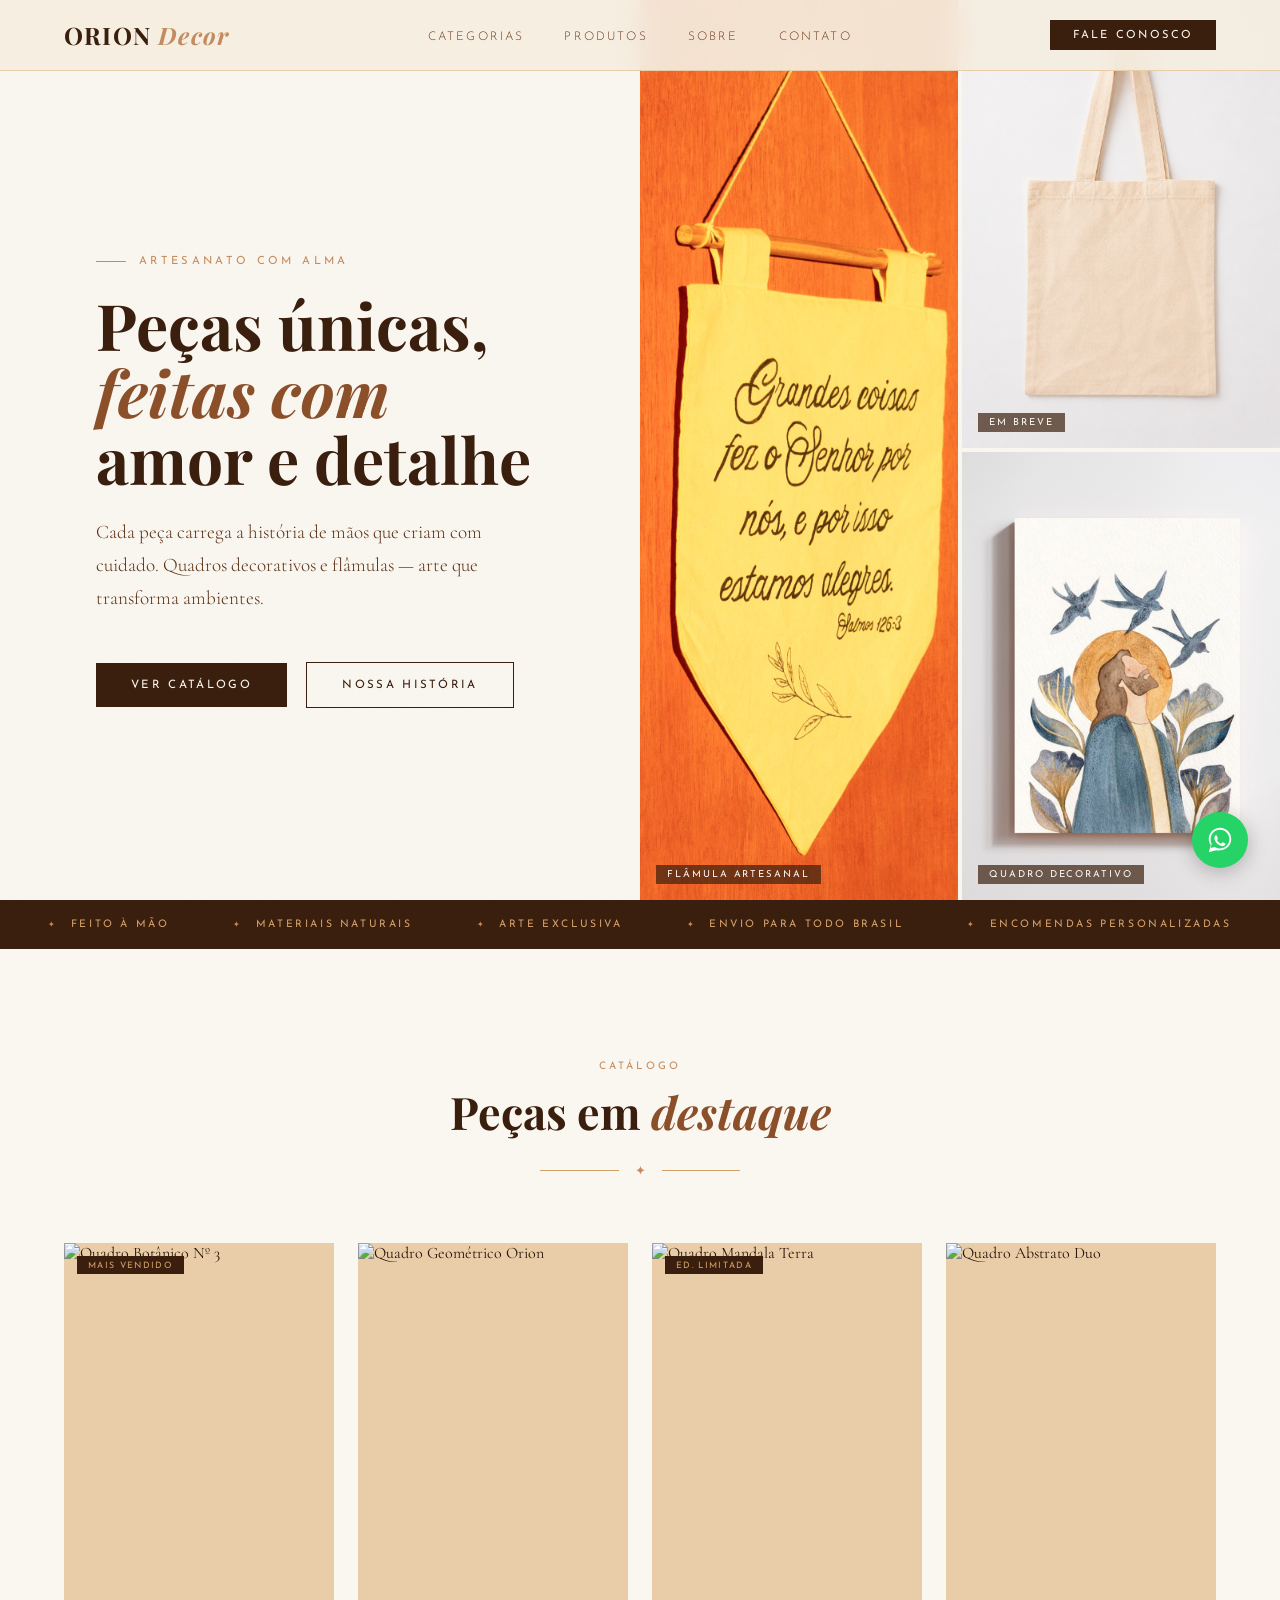
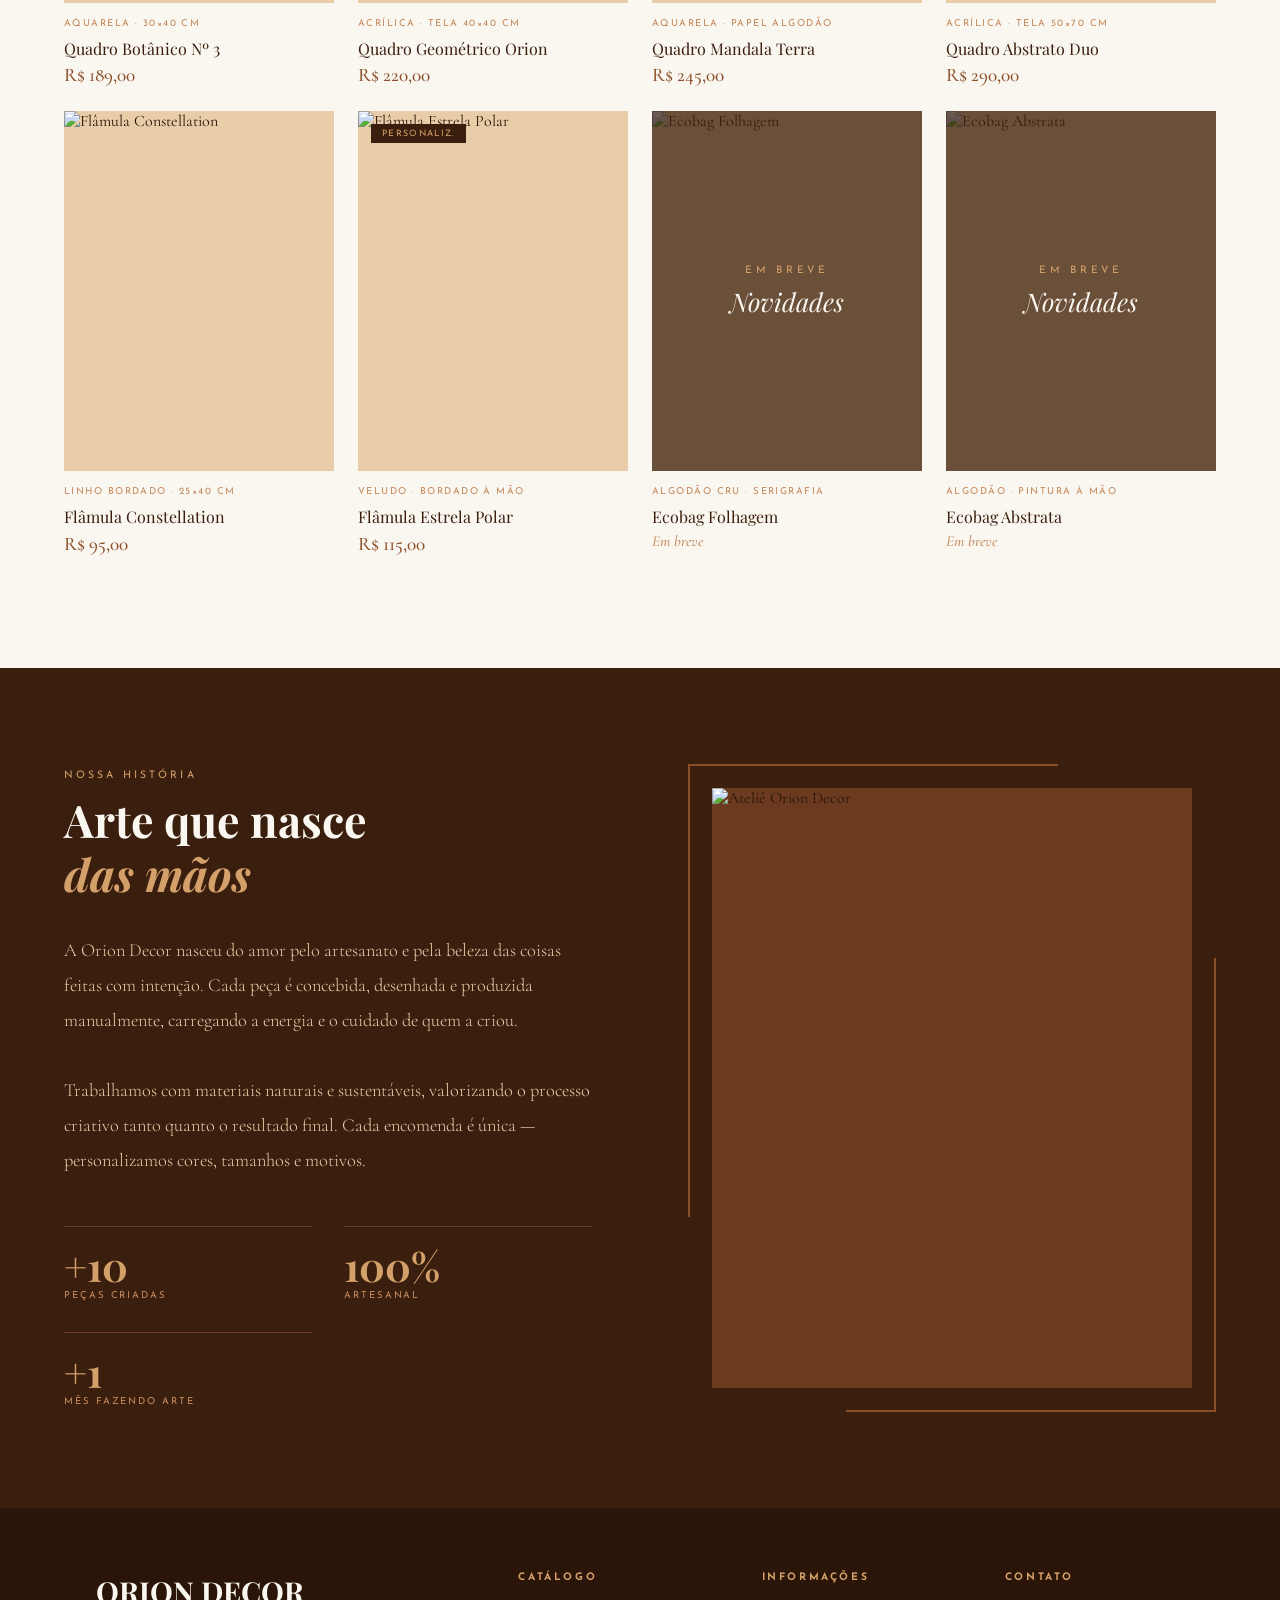
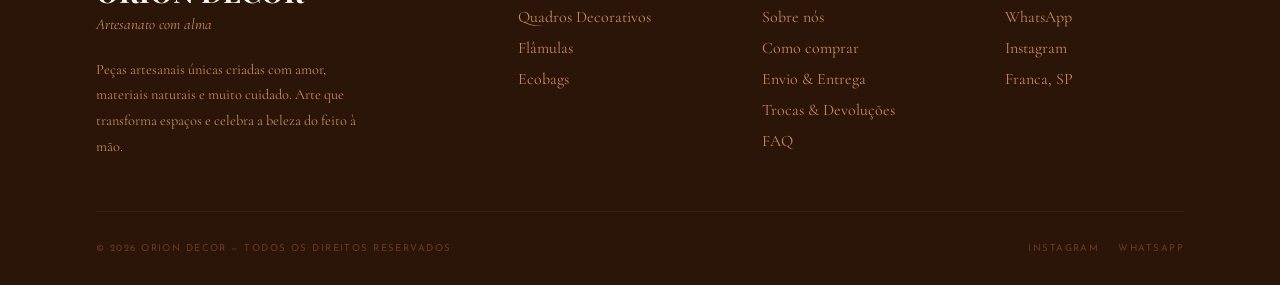
==== commit 854e85af: "Remove outdated footer links and update copyright year" ====
--- a/index.html
+++ b/index.html
@@ -374,8 +374,6 @@
           <li><a href="#">Quadros Decorativos</a></li>
           <li><a href="#">Flâmulas</a></li>
           <li><a href="#">Ecobags</a></li>
-          <li><a href="#">Kits Presente</a></li>
-          <li><a href="#">Personalizados</a></li>
         </ul>
       </div>
       <div class="footer-col">
@@ -392,18 +390,16 @@
         <h4>Contato</h4>
         <ul>
           <li><a href="https://api.whatsapp.com/send/?phone=5516994557897&text=Oi%2C+gostaria+de+fazer+um+pedido">WhatsApp</a></li>
-          <li><a href="#">Instagram</a></li>
-          <li><a href="#">E-mail</a></li>
+          <li><a href="https://www.instagram.com/lojaoriondecor/">Instagram</a></li>
           <li><a href="#">Franca, SP</a></li>
         </ul>
       </div>
     </div>
     <div class="footer-bottom">
-      <span class="footer-copy">© 2025 Orion Decor — Todos os direitos reservados</span>
+      <span class="footer-copy">© 2026 Orion Decor — Todos os direitos reservados</span>
       <div class="footer-social">
         <a href="#">Instagram</a>
         <a href="#">WhatsApp</a>
-        <a href="#">Pinterest</a>
       </div>
     </div>
   </footer>
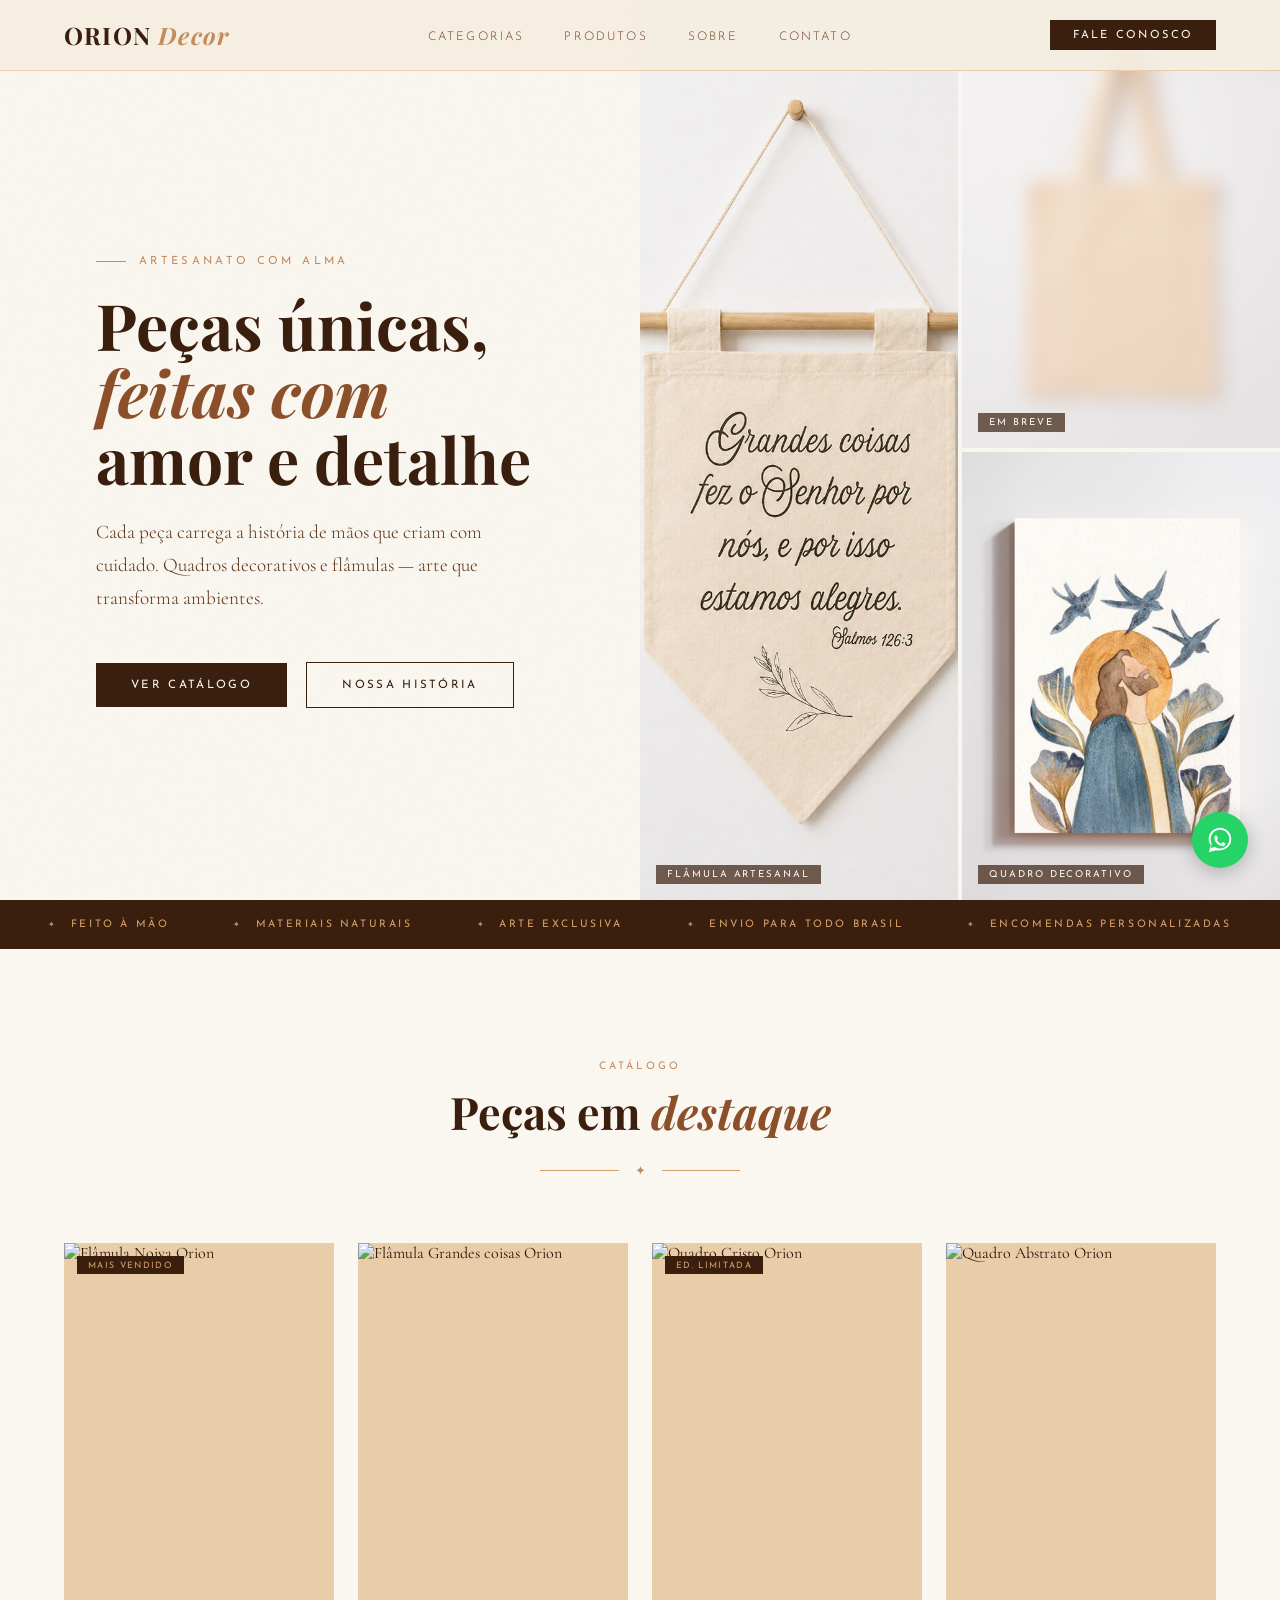
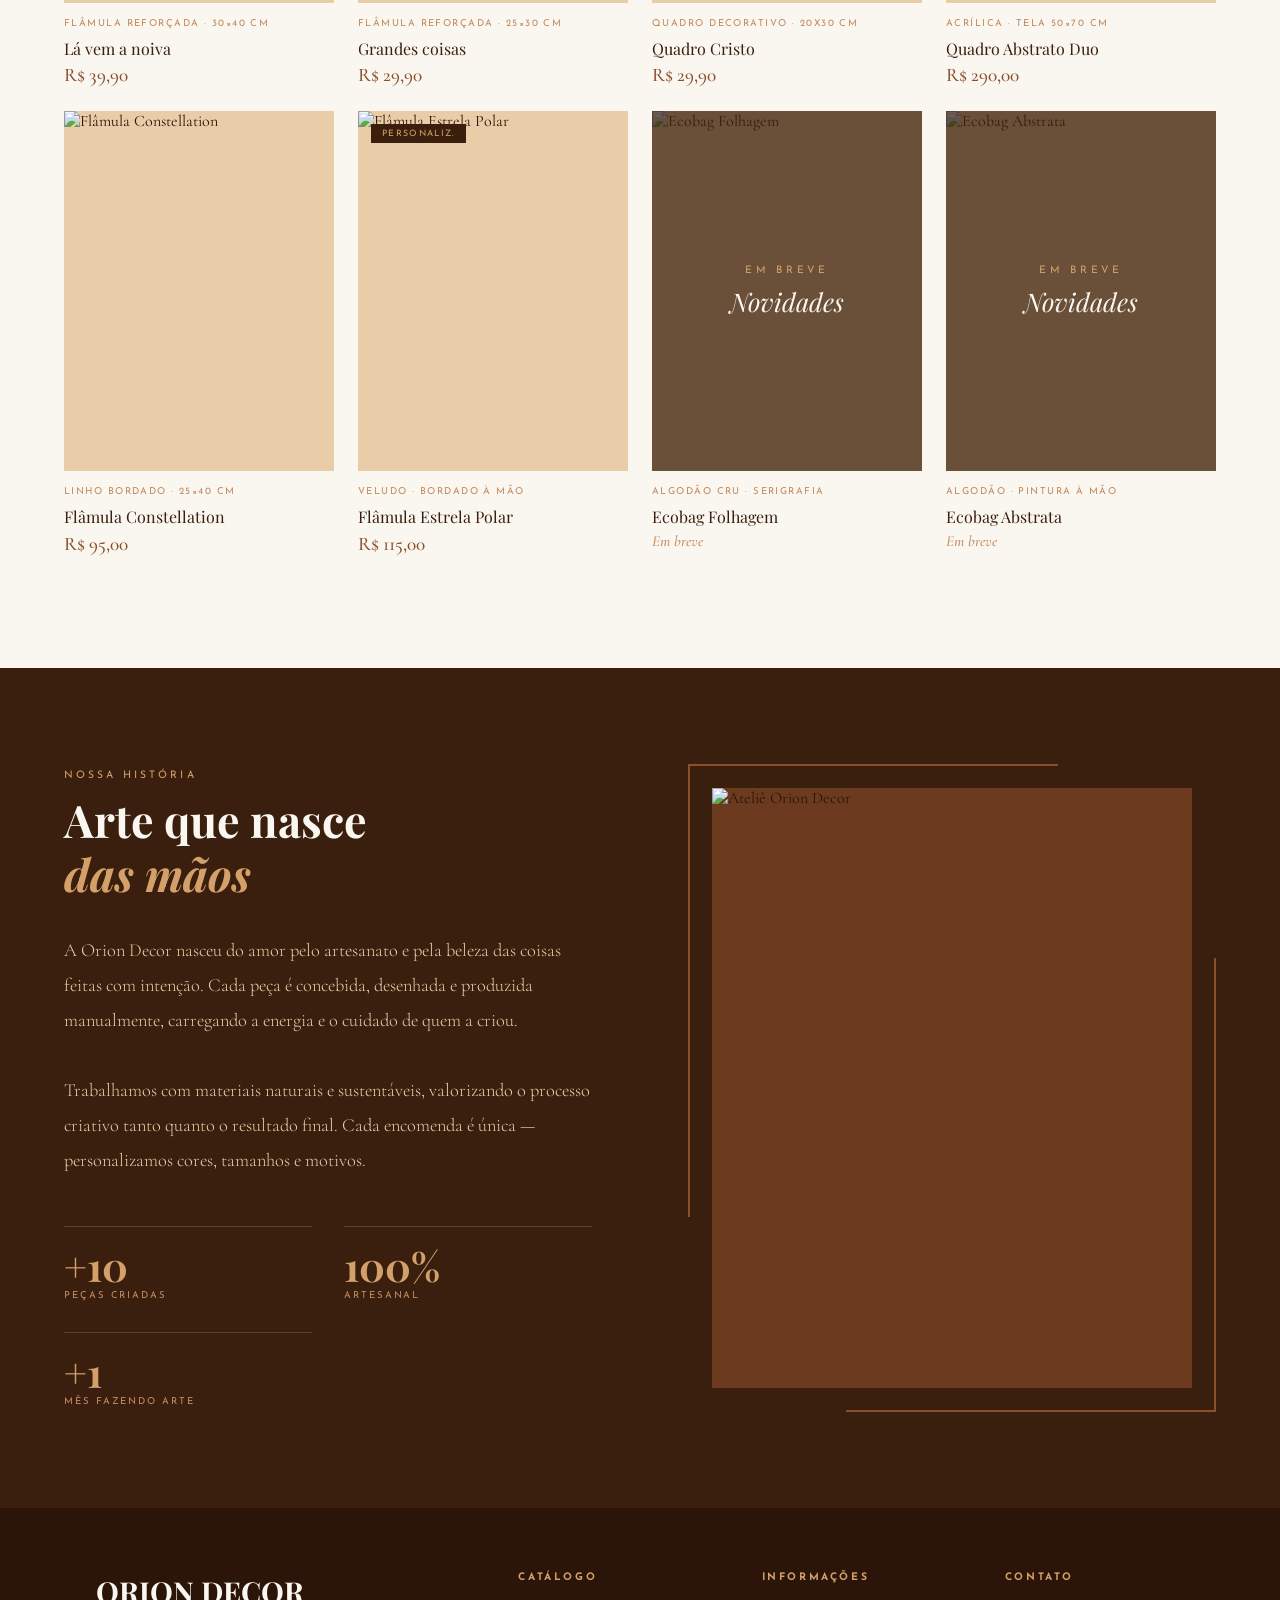
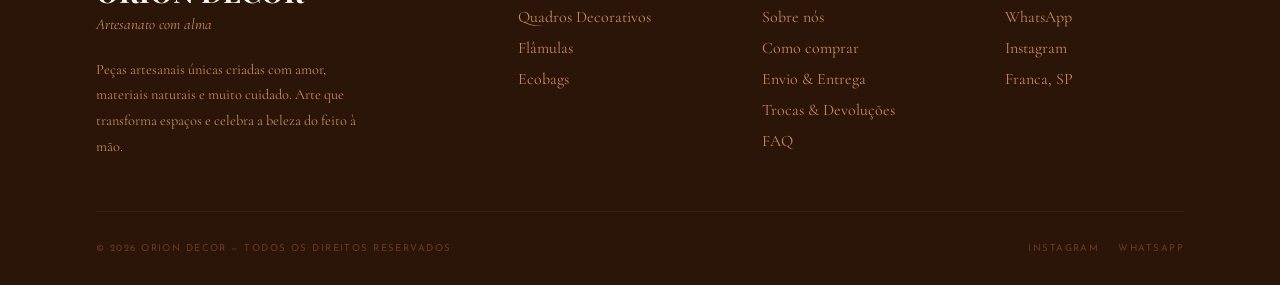
==== commit b101cc3e: "Add new ecobag and flamula images; update image references in index.html" ====
--- a/index.html
+++ b/index.html
@@ -39,15 +39,15 @@
     <div class="hero-right">
       <div class="hero-image-grid">
         <div class="hero-img-block">
-          <img src="images/hero-flamula.png" alt="Flâmula artesanal" />
+          <img src="images/hero/hero-flamula.png" alt="Flâmula artesanal" />
           <span class="img-label">Flâmula Artesanal</span>
         </div>
         <div class="hero-img-block">
-          <img src="images/hero-ecobag.png" alt="Ecobag artesanais" />
+          <img src="images/hero/hero-ecobag-embreve.png" alt="Ecobag artesanais" />
           <span class="img-label">EM BREVE</span>
         </div>
         <div class="hero-img-block">
-          <img src="images/hero-quadro.png" alt="Quadro decorativo artesanal" />
+          <img src="images/hero/hero-quadro.png" alt="Quadro decorativo artesanal" />
           <span class="img-label">Quadro Decorativo</span>
         </div>
       </div>
@@ -137,55 +137,55 @@
         <!-- Produto 1 — Quadro -->
         <div class="product-card">
           <div class="product-img">
-            <img class="img-main"  src="images/quadro-botanico-a.jpg" alt="Quadro Botânico Nº 3" />
-            <img class="img-hover" src="images/quadro-botanico-b.jpg" alt="Quadro Botânico Nº 3 — detalhe" />
+            <img class="img-main"  src="images/quadro-botanico-a.jpg" alt="Flâmula Noiva Orion" />
+            <img class="img-hover" src="images/quadro-botanico-b.jpg" alt="Flâmula Noiva Orion — detalhe" />
             <span class="product-badge">Mais vendido</span>
             <div class="product-actions">
               <button class="btn-add">Comprar via WhatsApp</button>
               <!-- <button class="btn-wish">♡</button> -->
             </div>
           </div>
-          <p class="product-material">Aquarela · 30×40 cm</p>
-          <h3 class="product-name">Quadro Botânico Nº 3</h3>
-          <p class="product-price">R$ 189,00</p>
+          <p class="product-material">Flâmula Reforçada · 30×40 cm</p>
+          <h3 class="product-name">Lá vem a noiva</h3>
+          <p class="product-price">R$ 39,90</p>
         </div>
 
         <!-- Produto 2 — Quadro -->
         <div class="product-card" style="animation-delay:.07s">
           <div class="product-img">
-            <img class="img-main"  src="images/quadro-geometrico-a.jpg" alt="Quadro Geométrico Orion" />
-            <img class="img-hover" src="images/quadro-geometrico-b.jpg" alt="Quadro Geométrico Orion — detalhe" />
-            <div class="product-actions">
-              <button class="btn-add">Comprar via WhatsApp</button>
-              <!-- <button class="btn-wish">♡</button> -->
-            </div>
-          </div>
-          <p class="product-material">Acrílica · tela 40×40 cm</p>
-          <h3 class="product-name">Quadro Geométrico Orion</h3>
-          <p class="product-price">R$ 220,00</p>
+            <img class="img-main"  src="images/quadro-geometrico-a.jpg" alt="Flâmula Grandes coisas Orion" />
+            <img class="img-hover" src="images/quadro-geometrico-b.jpg" alt="Flâmula Grandes coisas Orion — detalhe" />
+            <div class="product-actions">
+              <button class="btn-add">Comprar via WhatsApp</button>
+              <!-- <button class="btn-wish">♡</button> -->
+            </div>
+          </div>
+          <p class="product-material">Flâmula Reforçada · 25×30 cm</p>
+          <h3 class="product-name">Grandes coisas</h3>
+          <p class="product-price">R$ 29,90</p>
         </div>
 
         <!-- Produto 3 — Quadro -->
         <div class="product-card" style="animation-delay:.14s">
           <div class="product-img">
-            <img class="img-main"  src="images/quadro-mandala-a.jpg" alt="Quadro Mandala Terra" />
-            <img class="img-hover" src="images/quadro-mandala-b.jpg" alt="Quadro Mandala Terra — detalhe" />
+            <img class="img-main"  src="images/quadro-mandala-a.jpg" alt="Quadro Cristo Orion" />
+            <img class="img-hover" src="images/quadro-mandala-b.jpg" alt="Quadro Cristo Orion — detalhe" />
             <span class="product-badge">Ed. Limitada</span>
             <div class="product-actions">
               <button class="btn-add">Comprar via WhatsApp</button>
               <!-- <button class="btn-wish">♡</button> -->
             </div>
           </div>
-          <p class="product-material">Aquarela · papel algodão</p>
-          <h3 class="product-name">Quadro Mandala Terra</h3>
-          <p class="product-price">R$ 245,00</p>
+          <p class="product-material">Quadro Decorativo · 20x30 cm</p>
+          <h3 class="product-name">Quadro Cristo</h3>
+          <p class="product-price">R$ 29,90</p>
         </div>
 
         <!-- Produto 4 — Quadro -->
         <div class="product-card" style="animation-delay:.21s">
           <div class="product-img">
-            <img class="img-main"  src="images/quadro-abstrato-a.jpg" alt="Quadro Abstrato Duo" />
-            <img class="img-hover" src="images/quadro-abstrato-b.jpg" alt="Quadro Abstrato Duo — detalhe" />
+            <img class="img-main"  src="images/quadro-abstrato-a.jpg" alt="Quadro Abstrato Orion" />
+            <img class="img-hover" src="images/quadro-abstrato-b.jpg" alt="Quadro Abstrato Orion — detalhe" />
             <div class="product-actions">
               <button class="btn-add">Comprar via WhatsApp</button>
               <!-- <button class="btn-wish">♡</button> -->
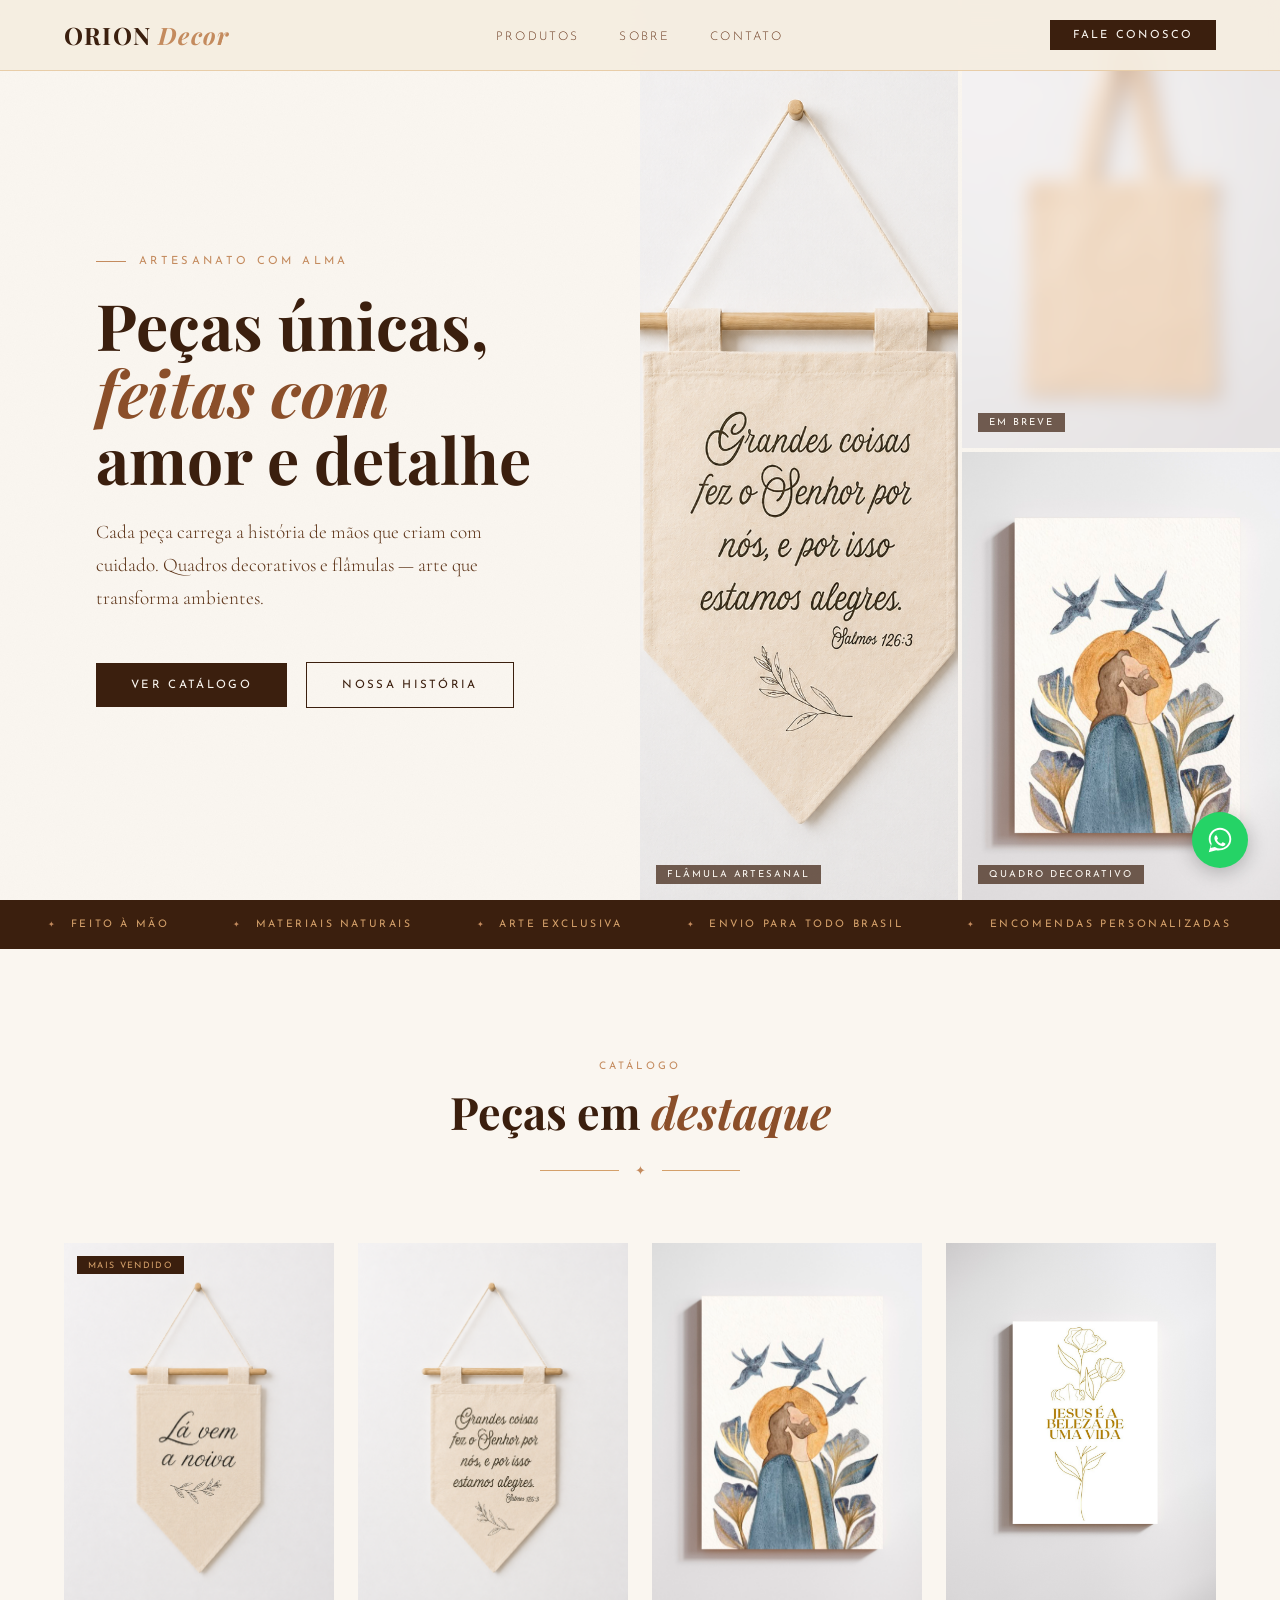
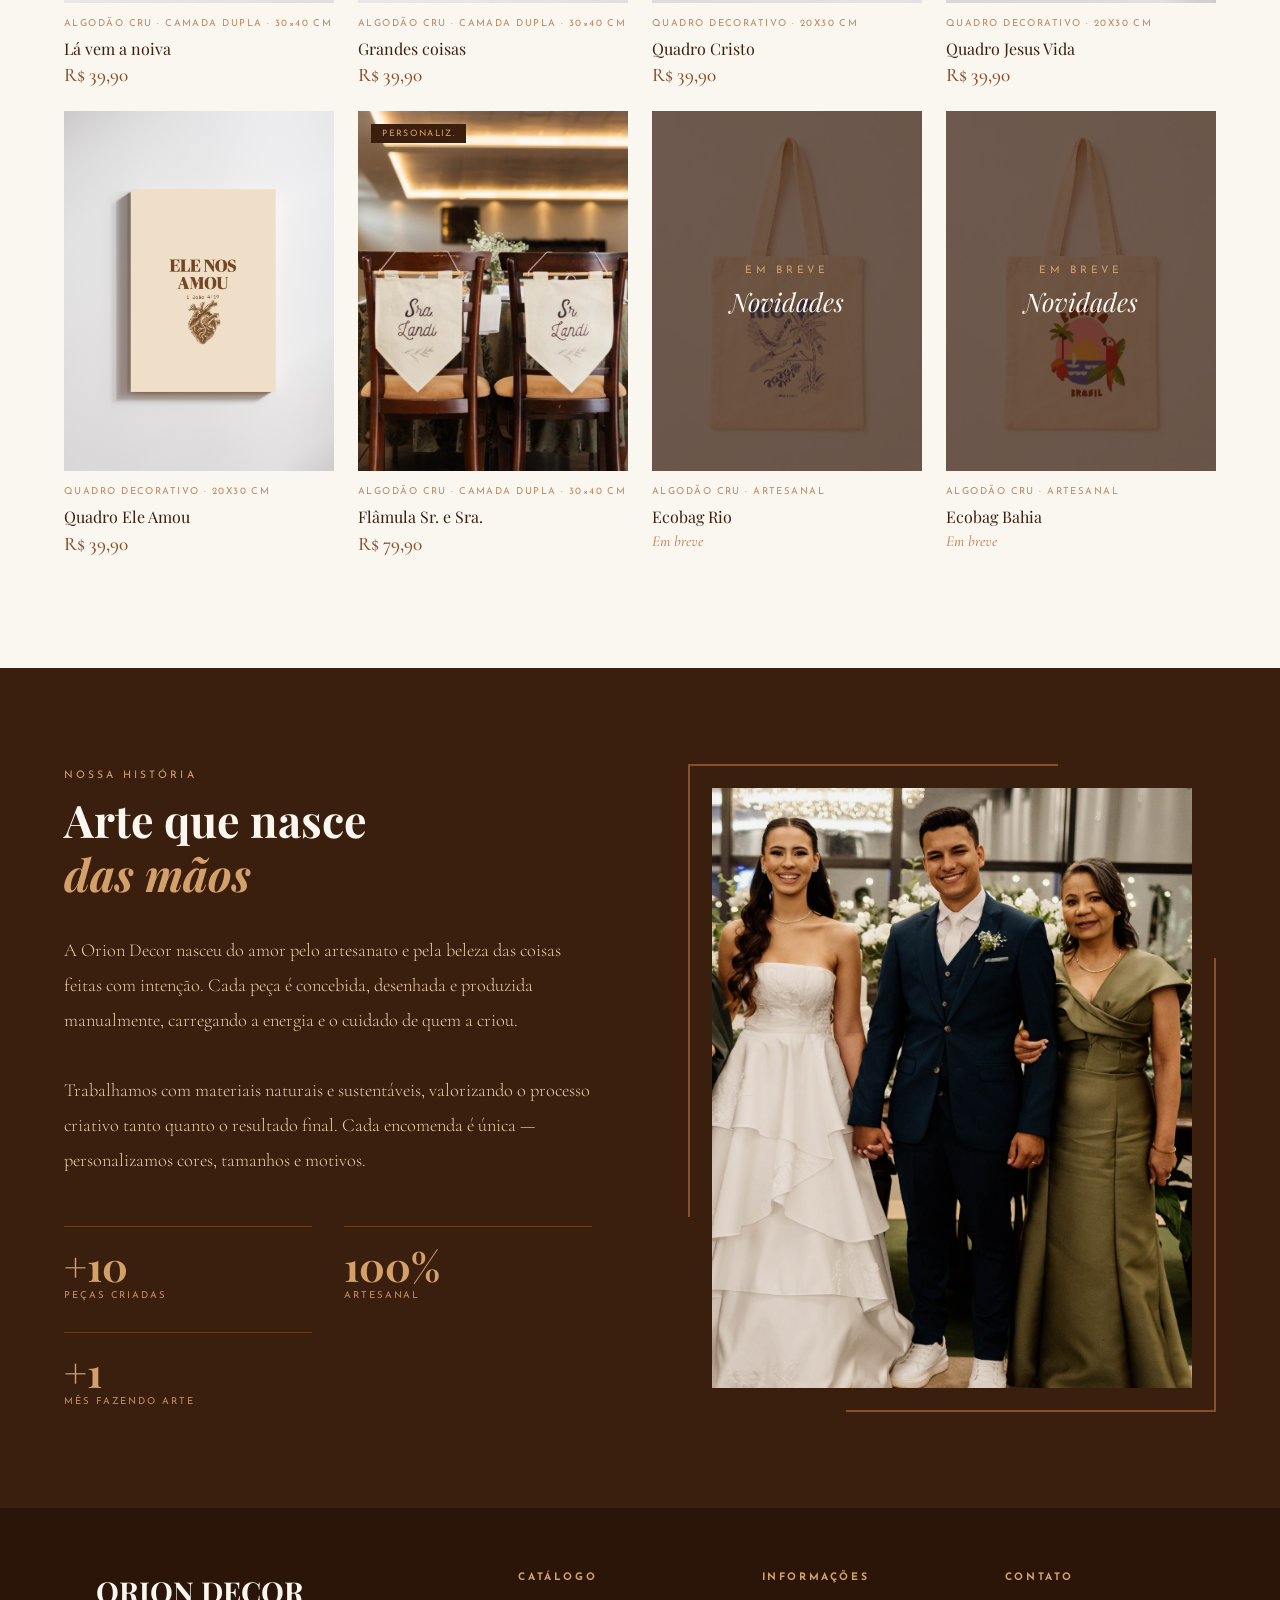
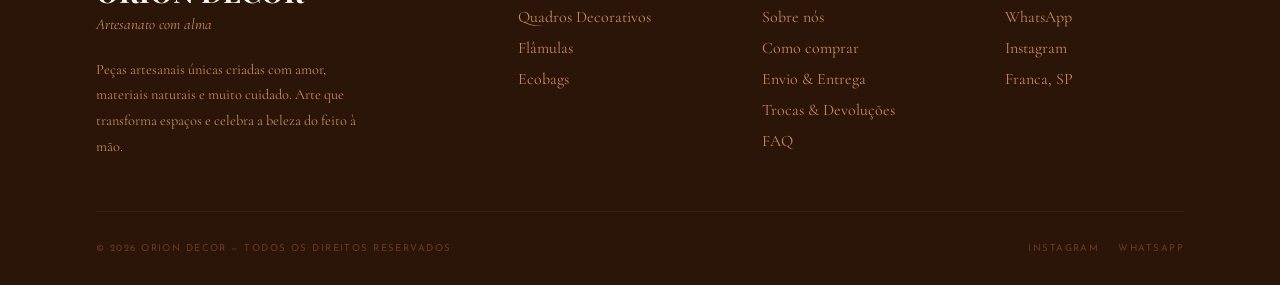
==== commit 193c689a: "Refactor code structure for improved readability and maintainability" ====
--- a/index.html
+++ b/index.html
@@ -16,12 +16,11 @@
   <nav>
     <a href="#" class="nav-logo">ORION <span>Decor</span></a>
     <ul class="nav-links">
-      <li><a href="#categorias">Categorias</a></li>
       <li><a href="#produtos">Produtos</a></li>
       <li><a href="#sobre">Sobre</a></li>
-      <li><a href="#contato">Contato</a></li>
+      <li><a href="https://api.whatsapp.com/send/?phone=5516994557897&text=Oi%2C+gostaria+de+saber+mais+sobre+os+produtos" target="_blank">Contato</a></li>
     </ul>
-    <a href="https://api.whatsapp.com/send/?phone=5516994557897&text=Oi%2C+gostaria+de+fazer+um+pedido" class="nav-cta">Fale Conosco</a>
+    <a href="https://api.whatsapp.com/send/?phone=5516994557897" class="nav-cta" target="_blank">Fale Conosco</a>
   </nav>
 
   <!-- ===== HERO ===== -->
@@ -137,15 +136,15 @@
         <!-- Produto 1 — Quadro -->
         <div class="product-card">
           <div class="product-img">
-            <img class="img-main"  src="images/quadro-botanico-a.jpg" alt="Flâmula Noiva Orion" />
-            <img class="img-hover" src="images/quadro-botanico-b.jpg" alt="Flâmula Noiva Orion — detalhe" />
+            <img class="img-main"  src="images/products/flamulas/fla-noiva-a.png" alt="Flâmula Noiva Orion" />
+            <img class="img-hover" src="images/products/flamulas/fla-noiva-b.png" alt="Flâmula Noiva Orion — verso" />
             <span class="product-badge">Mais vendido</span>
             <div class="product-actions">
               <button class="btn-add">Comprar via WhatsApp</button>
               <!-- <button class="btn-wish">♡</button> -->
             </div>
           </div>
-          <p class="product-material">Flâmula Reforçada · 30×40 cm</p>
+          <p class="product-material">Algodão cru · Camada Dupla · 30×40 cm</p>
           <h3 class="product-name">Lá vem a noiva</h3>
           <p class="product-price">R$ 39,90</p>
         </div>
@@ -153,24 +152,24 @@
         <!-- Produto 2 — Quadro -->
         <div class="product-card" style="animation-delay:.07s">
           <div class="product-img">
-            <img class="img-main"  src="images/quadro-geometrico-a.jpg" alt="Flâmula Grandes coisas Orion" />
-            <img class="img-hover" src="images/quadro-geometrico-b.jpg" alt="Flâmula Grandes coisas Orion — detalhe" />
-            <div class="product-actions">
-              <button class="btn-add">Comprar via WhatsApp</button>
-              <!-- <button class="btn-wish">♡</button> -->
-            </div>
-          </div>
-          <p class="product-material">Flâmula Reforçada · 25×30 cm</p>
+            <img class="img-main"  src="images/products/flamulas/fla-grandes-coisas-a.png" alt="Flâmula Grandes Coisas Orion" />
+            <img class="img-hover" src="images/products/flamulas/fla-grandes-coisas-b.png" alt="Flâmula Grandes Coisas Orion — verso" />
+            <div class="product-actions">
+              <button class="btn-add">Comprar via WhatsApp</button>
+              <!-- <button class="btn-wish">♡</button> -->
+            </div>
+          </div>
+          <p class="product-material">Algodão cru · Camada Dupla · 30×40 cm</p>
           <h3 class="product-name">Grandes coisas</h3>
-          <p class="product-price">R$ 29,90</p>
+          <p class="product-price">R$ 39,90</p>
         </div>
 
         <!-- Produto 3 — Quadro -->
         <div class="product-card" style="animation-delay:.14s">
           <div class="product-img">
-            <img class="img-main"  src="images/quadro-mandala-a.jpg" alt="Quadro Cristo Orion" />
-            <img class="img-hover" src="images/quadro-mandala-b.jpg" alt="Quadro Cristo Orion — detalhe" />
-            <span class="product-badge">Ed. Limitada</span>
+            <img class="img-main"  src="images/products/quadros/qua-cristo.png" alt="Quadro Cristo Orion" />
+            <img class="img-hover" src="images/products/quadros/ft-cristo.jpg" alt="Quadro Cristo Orion — detalhe" />
+            <!-- <span class="product-badge">Ed. Limitada</span> -->
             <div class="product-actions">
               <button class="btn-add">Comprar via WhatsApp</button>
               <!-- <button class="btn-wish">♡</button> -->
@@ -178,82 +177,82 @@
           </div>
           <p class="product-material">Quadro Decorativo · 20x30 cm</p>
           <h3 class="product-name">Quadro Cristo</h3>
-          <p class="product-price">R$ 29,90</p>
+          <p class="product-price">R$ 39,90</p>
         </div>
 
         <!-- Produto 4 — Quadro -->
         <div class="product-card" style="animation-delay:.21s">
           <div class="product-img">
-            <img class="img-main"  src="images/quadro-abstrato-a.jpg" alt="Quadro Abstrato Orion" />
-            <img class="img-hover" src="images/quadro-abstrato-b.jpg" alt="Quadro Abstrato Orion — detalhe" />
-            <div class="product-actions">
-              <button class="btn-add">Comprar via WhatsApp</button>
-              <!-- <button class="btn-wish">♡</button> -->
-            </div>
-          </div>
-          <p class="product-material">Acrílica · tela 50×70 cm</p>
-          <h3 class="product-name">Quadro Abstrato Duo</h3>
-          <p class="product-price">R$ 290,00</p>
+            <img class="img-main"  src="images/products/quadros/qua-vida.png" alt="Quadro Jesus Vida Orion" />
+            <img class="img-hover" src="images/products/quadros/ft-vida.jpg" alt="Quadro Jesus Vida — detalhe" />
+            <div class="product-actions">
+              <button class="btn-add">Comprar via WhatsApp</button>
+              <!-- <button class="btn-wish">♡</button> -->
+            </div>
+          </div>
+          <p class="product-material">Quadro Decorativo · 20x30 cm</p>
+          <h3 class="product-name">Quadro Jesus Vida</h3>
+          <p class="product-price">R$ 39,90</p>
         </div>
 
         <!-- Produto 5 — Flâmula -->
         <div class="product-card" style="animation-delay:.28s">
           <div class="product-img">
-            <img class="img-main"  src="images/flamula-constellation-a.jpg" alt="Flâmula Constellation" />
-            <img class="img-hover" src="images/flamula-constellation-b.jpg" alt="Flâmula Constellation — detalhe" />
-            <div class="product-actions">
-              <button class="btn-add">Comprar via WhatsApp</button>
-              <!-- <button class="btn-wish">♡</button> -->
-            </div>
-          </div>
-          <p class="product-material">Linho bordado · 25×40 cm</p>
-          <h3 class="product-name">Flâmula Constellation</h3>
-          <p class="product-price">R$ 95,00</p>
+            <img class="img-main"  src="images/products/quadros/qua-amou.png" alt="Quadro Ele Amou Orion" />
+            <img class="img-hover" src="images/products/quadros/ft-amou.jpg" alt="Quadro Ele Amou — detalhe" />
+            <div class="product-actions">
+              <button class="btn-add">Comprar via WhatsApp</button>
+              <!-- <button class="btn-wish">♡</button> -->
+            </div>
+          </div>
+          <p class="product-material">Quadro Decorativo · 20x30 cm</p>
+          <h3 class="product-name">Quadro Ele Amou</h3>
+          <p class="product-price">R$ 39,90</p>
         </div>
 
         <!-- Produto 6 — Flâmula -->
         <div class="product-card" style="animation-delay:.35s">
           <div class="product-img">
-            <img class="img-main"  src="images/flamula-polar-a.jpg" alt="Flâmula Estrela Polar" />
-            <img class="img-hover" src="images/flamula-polar-b.jpg" alt="Flâmula Estrela Polar — detalhe" />
+            <img class="img-main"  src="images/products/flamulas/fla-srsra-a.png" alt="Flâmula Sr. e Sra. Orion" />
+            <img class="img-hover" src="images/products/flamulas/fla-srsra-b.jpeg" alt="Flâmula Sr. e Sra. — detalhe" />
             <span class="product-badge">Personaliz.</span>
             <div class="product-actions">
               <button class="btn-add">Comprar via WhatsApp</button>
               <!-- <button class="btn-wish">♡</button> -->
             </div>
           </div>
-          <p class="product-material">Veludo · bordado à mão</p>
-          <h3 class="product-name">Flâmula Estrela Polar</h3>
-          <p class="product-price">R$ 115,00</p>
+          <p class="product-material">Algodão cru · Camada Dupla · 30×40 cm</p>
+          <h3 class="product-name">Flâmula Sr. e Sra.</h3>
+          <p class="product-price">R$ 79,90</p>
         </div>
 
         <!-- Produto 7 — Ecobag (Em breve) -->
         <div class="product-card is-coming-soon" style="animation-delay:.42s">
           <div class="product-img">
-            <img class="img-main"  src="images/ecobag-folhagem-a.jpg" alt="Ecobag Folhagem" />
-            <img class="img-hover" src="images/ecobag-folhagem-b.jpg" alt="Ecobag Folhagem — detalhe" />
+            <img class="img-main"  src="images/products/ecobags/bag-rio.png" alt="Ecobag Rio Orion" />
+            <img class="img-hover" src="images/products/ecobags/bag-verso.png" alt="Ecobag Rio — verso" />
             <div class="coming-soon-overlay">
               <span>Em breve</span>
               <span>Novidades</span>
             </div>
           </div>
-          <p class="product-material">Algodão cru · serigrafia</p>
-          <h3 class="product-name">Ecobag Folhagem</h3>
+          <p class="product-material">Algodão cru · Artesanal</p>
+          <h3 class="product-name">Ecobag Rio</h3>
           <p class="product-price price-hidden">Em breve</p>
         </div>
 
         <!-- Produto 8 — Ecobag (Em breve) -->
         <div class="product-card is-coming-soon" style="animation-delay:.49s">
           <div class="product-img">
-            <img class="img-main"  src="images/ecobag-abstrata-a.jpg" alt="Ecobag Abstrata" />
-            <img class="img-hover" src="images/ecobag-abstrata-b.jpg" alt="Ecobag Abstrata — detalhe" />
+            <img class="img-main"  src="images/products/ecobags/bag-bahia.png" alt="Ecobag Bahia Orion" />
+            <img class="img-hover" src="images/products/ecobags/bag-verso.png" alt="Ecobag Bahia — verso" />
             <div class="coming-soon-overlay">
               <span>Em breve</span>
               <span>Novidades</span>
             </div>
           </div>
-          <p class="product-material">Algodão · pintura à mão</p>
-          <h3 class="product-name">Ecobag Abstrata</h3>
+          <p class="product-material">Algodão cru · Artesanal</p>
+          <h3 class="product-name">Ecobag Bahia</h3>
           <p class="product-price price-hidden">Em breve</p>
         </div>
 
@@ -291,7 +290,7 @@
     <div class="about-visual">
       <div class="about-frame">
         <div class="about-img-inner">
-          <img src="images/sobre-atelie.jpg" alt="Ateliê Orion Decor" />
+          <img src="images/logo/team.jpg" alt="Sobre nós" />
         </div>
       </div>
     </div>
@@ -389,9 +388,9 @@
       <div class="footer-col">
         <h4>Contato</h4>
         <ul>
-          <li><a href="https://api.whatsapp.com/send/?phone=5516994557897&text=Oi%2C+gostaria+de+fazer+um+pedido">WhatsApp</a></li>
+          <li><a href="https://api.whatsapp.com/send/?phone=5516994557897&text=Oi%2C+gostaria+de+fazer+um+pedido" target="_blank">WhatsApp</a></li>
           <li><a href="https://www.instagram.com/lojaoriondecor/">Instagram</a></li>
-          <li><a href="#">Franca, SP</a></li>
+          <li><a>Franca, SP</a></li>
         </ul>
       </div>
     </div>
@@ -405,7 +404,7 @@
   </footer>
 
   <!-- ===== WHATSAPP FLOAT ===== -->
-  <a href="https://api.whatsapp.com/send/?phone=5516994557897&text=Oi%2C+gostaria+de+fazer+um+pedido" class="whatsapp-float" title="Fale conosco no WhatsApp">
+  <a href="https://api.whatsapp.com/send/?phone=5516994557897&text=Oi%2C+gostaria+de+fazer+um+pedido" class="whatsapp-float" title="Fale conosco no WhatsApp" target="_blank">
     <svg viewBox="0 0 32 32" fill="white" xmlns="http://www.w3.org/2000/svg">
       <path d="M16 3C9.373 3 4 8.373 4 15c0 2.385.832 4.584 2.225 6.34L4 29l7.945-2.082A11.934 11.934 0 0016 27c6.627 0 12-5.373 12-12S22.627 3 16 3zm0 2c5.523 0 10 4.477 10 10s-4.477 10-10 10a9.934 9.934 0 01-5.02-1.36l-.36-.22-4.72 1.24 1.3-4.6-.24-.38A9.934 9.934 0 016 15c0-5.523 4.477-10 10-10zm-3.5 5.5c-.28 0-.72.105-1.1.525C11 11.445 10 12.495 10 14.1c0 1.605 1.025 3.155 1.175 3.375.15.22 2.02 3.18 4.95 4.335 2.44.96 2.93.77 3.46.72.53-.05 1.71-.7 1.95-1.375.24-.675.24-1.255.17-1.375-.07-.12-.27-.195-.57-.345-.3-.15-1.71-.845-1.975-.94-.265-.1-.455-.15-.65.15-.195.3-.75.94-.92 1.135-.17.195-.34.22-.64.075-.3-.15-1.265-.47-2.41-1.5-.89-.8-1.49-1.79-1.665-2.09-.175-.3-.02-.46.13-.61.135-.13.3-.345.45-.52.15-.175.2-.3.3-.5.1-.2.05-.375-.025-.525-.075-.15-.65-1.575-.895-2.155-.235-.565-.475-.49-.65-.5l-.555-.01z"/>
     </svg>
@@ -428,6 +427,17 @@
         ? '0 4px 30px rgba(59,31,14,0.12)'
         : 'none';
     });
+
+    // Adicionar funcionalidade de compra via WhatsApp nos botões
+    document.querySelectorAll('.btn-add').forEach(button => {
+      button.addEventListener('click', function() {
+        const productCard = this.closest('.product-card');
+        const productName = productCard.querySelector('.product-name').textContent;
+        const encodedText = encodeURIComponent(`Oi, gostaria de comprar este item ${productName}`);
+        const whatsappLink = `https://api.whatsapp.com/send/?phone=5516994557897&text=${encodedText}`;
+        window.open(whatsappLink, '_blank');
+      });
+    });
   </script>
 
 </body>
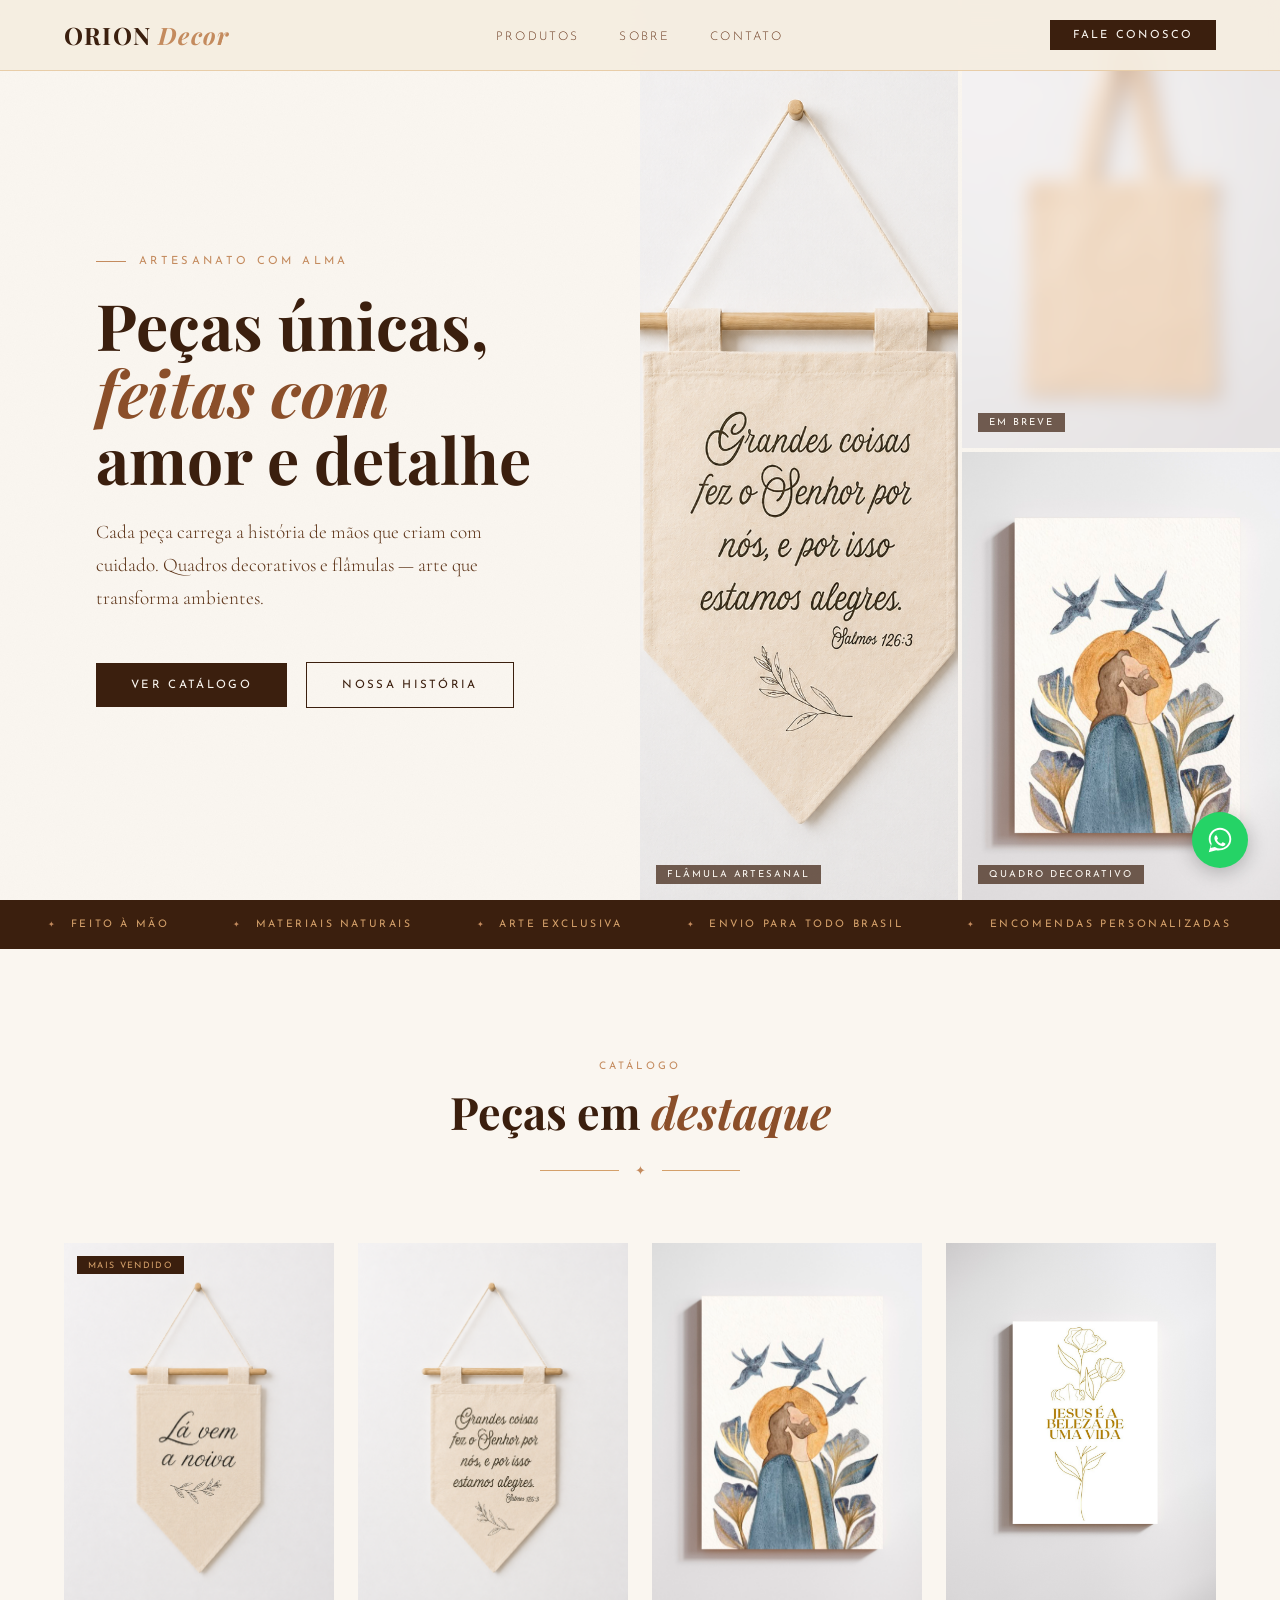
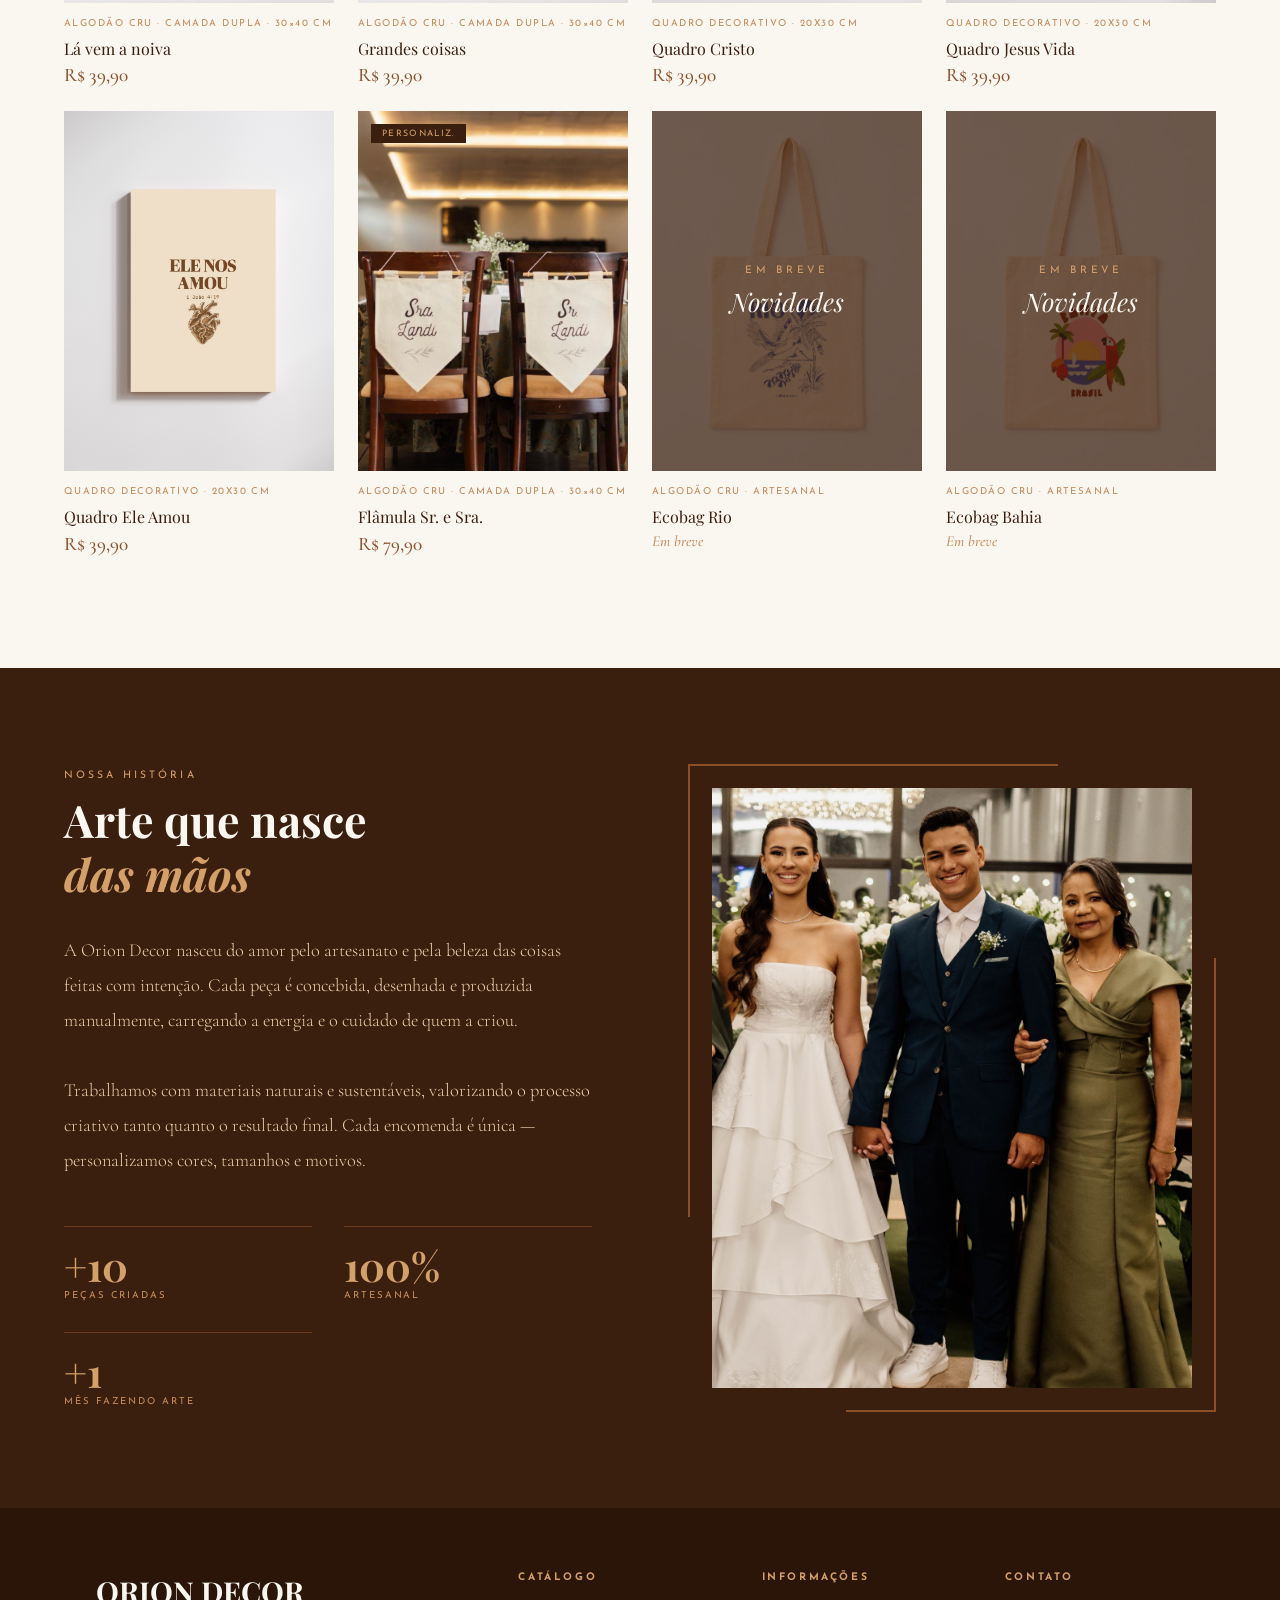
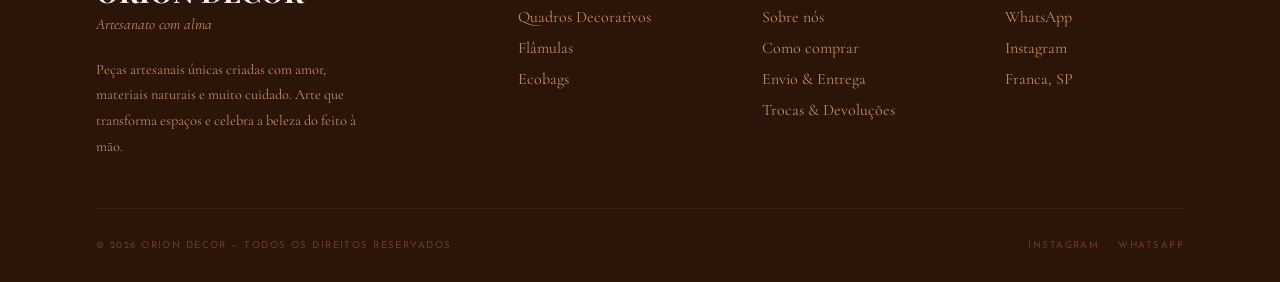
==== commit 977d764f: "Remove unused hero image and update footer links for improved navigation" ====
--- a/index.html
+++ b/index.html
@@ -370,26 +370,25 @@
       <div class="footer-col">
         <h4>Catálogo</h4>
         <ul>
-          <li><a href="#">Quadros Decorativos</a></li>
-          <li><a href="#">Flâmulas</a></li>
-          <li><a href="#">Ecobags</a></li>
+          <li><a href="#produtos">Quadros Decorativos</a></li>
+          <li><a href="#produtos">Flâmulas</a></li>
+          <li><a href="#produtos">Ecobags</a></li>
         </ul>
       </div>
       <div class="footer-col">
         <h4>Informações</h4>
         <ul>
-          <li><a href="#">Sobre nós</a></li>
-          <li><a href="#">Como comprar</a></li>
-          <li><a href="#">Envio & Entrega</a></li>
-          <li><a href="#">Trocas & Devoluções</a></li>
-          <li><a href="#">FAQ</a></li>
+          <li><a href="#sobre">Sobre nós</a></li>
+          <li><a href="https://api.whatsapp.com/send/?phone=5516994557897&text=Oi%2C+gostaria+de+saber+sobre+trocas+e+devolucoes" target="_blank">Como comprar</a></li>
+          <li><a href="https://api.whatsapp.com/send/?phone=5516994557897&text=Oi%2C+gostaria+de+saber+sobre+o+envio+e+entrega" target="_blank">Envio & Entrega</a></li>
+          <li><a href="https://api.whatsapp.com/send/?phone=5516994557897&text=Oi%2C+gostaria+de+saber+sobre+trocas+e+devolucoes" target="_blank">Trocas & Devoluções</a></li>
         </ul>
       </div>
       <div class="footer-col">
         <h4>Contato</h4>
         <ul>
-          <li><a href="https://api.whatsapp.com/send/?phone=5516994557897&text=Oi%2C+gostaria+de+fazer+um+pedido" target="_blank">WhatsApp</a></li>
-          <li><a href="https://www.instagram.com/lojaoriondecor/">Instagram</a></li>
+          <li><a href="https://api.whatsapp.com/send/?phone=5516994557897" target="_blank">WhatsApp</a></li>
+          <li><a href="https://www.instagram.com/lojaoriondecor/" target="_blank">Instagram</a></li>
           <li><a>Franca, SP</a></li>
         </ul>
       </div>
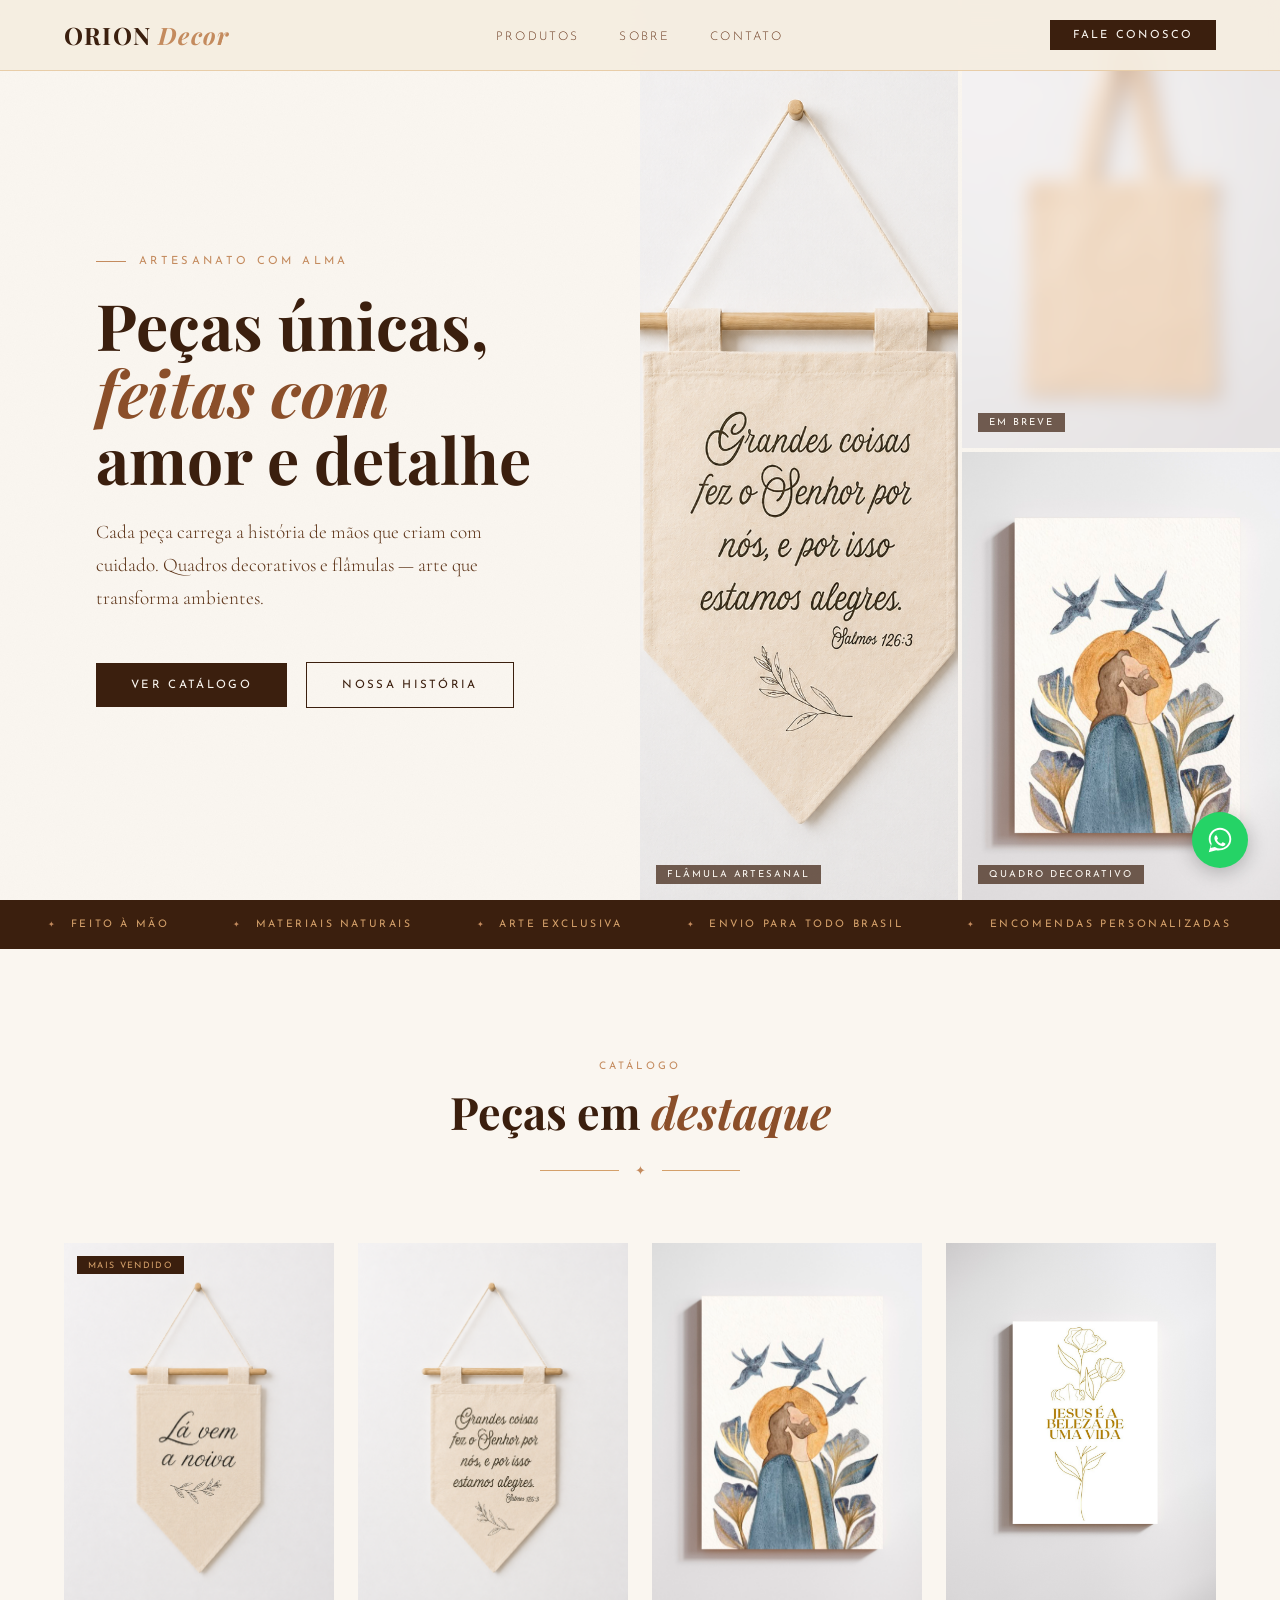
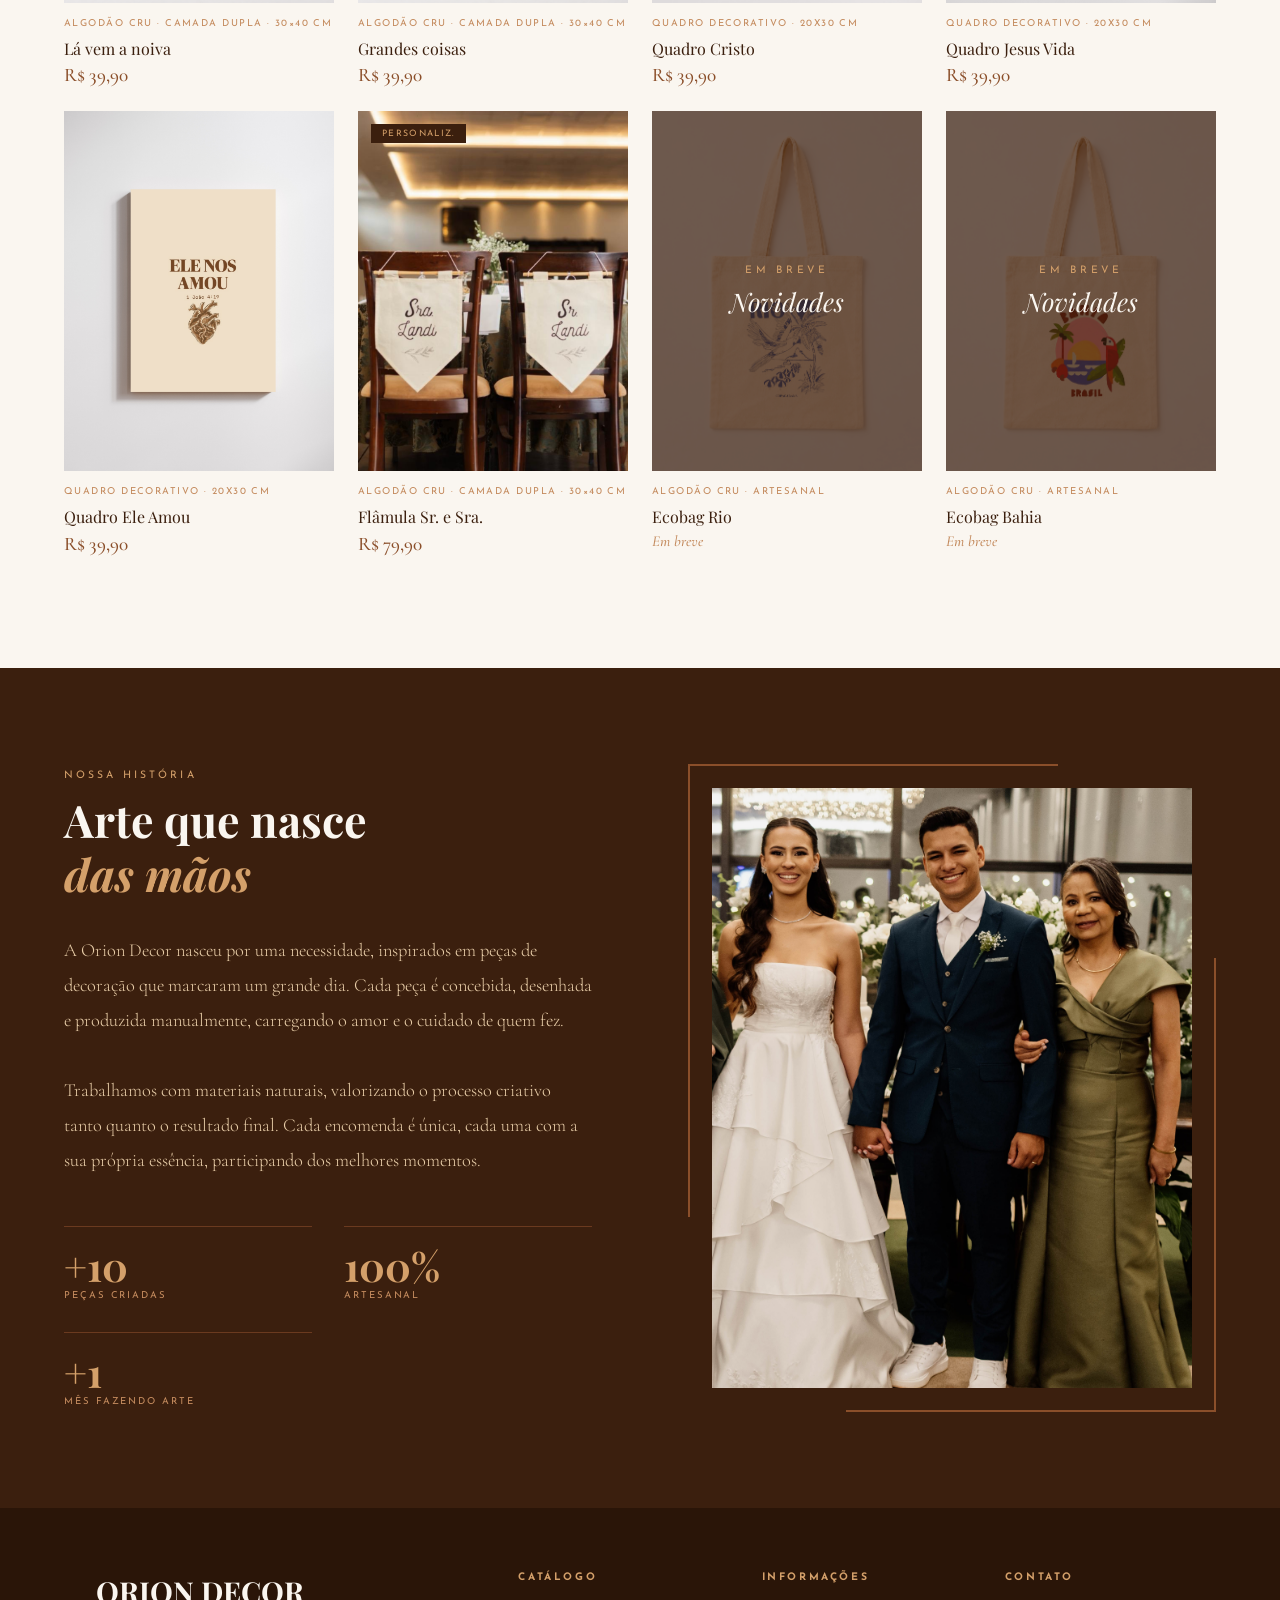
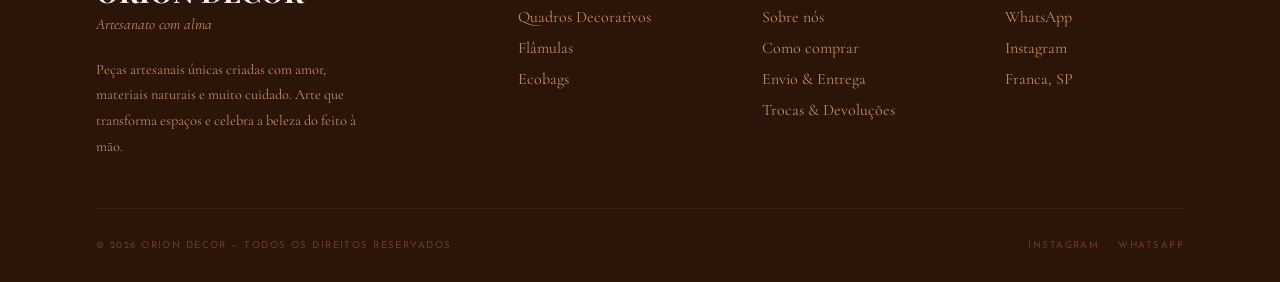
==== commit 119dd995: "Add product pages and styles for "Grandes Coisas" and "Lá Vem a Noiva" with responsive design" ====
--- a/index.html
+++ b/index.html
@@ -266,10 +266,10 @@
       <p class="section-eyebrow">Nossa História</p>
       <h2 class="section-title">Arte que nasce<br/><em>das mãos</em></h2>
       <p class="about-body">
-        A Orion Decor nasceu do amor pelo artesanato e pela beleza das coisas feitas com intenção.
-        Cada peça é concebida, desenhada e produzida manualmente, carregando a energia e o cuidado de quem a criou.<br/><br/>
-        Trabalhamos com materiais naturais e sustentáveis, valorizando o processo criativo tanto quanto o resultado final.
-        Cada encomenda é única — personalizamos cores, tamanhos e motivos.
+        A Orion Decor nasceu por uma necessidade, inspirados em peças de decoração que marcaram um grande dia.
+        Cada peça é concebida, desenhada e produzida manualmente, carregando o amor e o cuidado de quem fez.<br/><br/>
+        Trabalhamos com materiais naturais, valorizando o processo criativo tanto quanto o resultado final.
+        Cada encomenda é única, cada uma com a sua própria essência, participando dos melhores momentos.
       </p>
       <div class="about-stats">
         <div class="stat-box">
